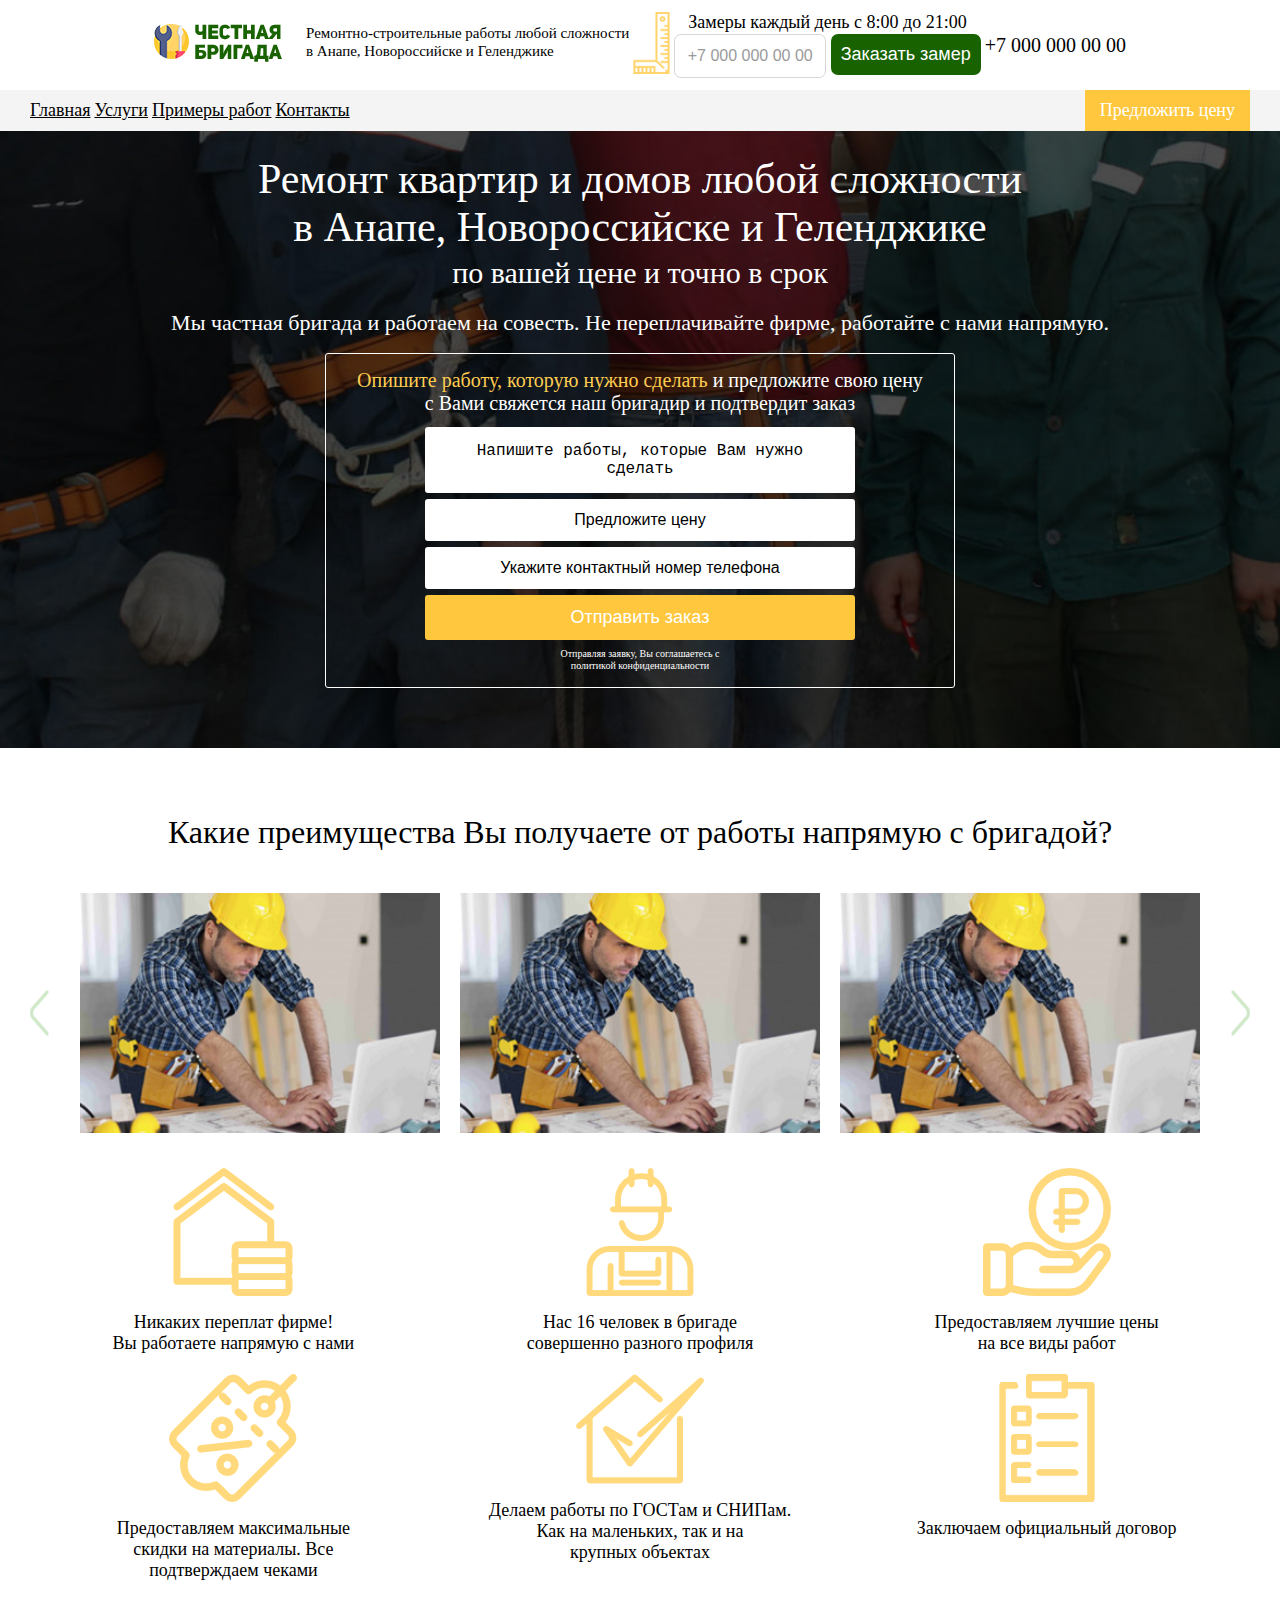
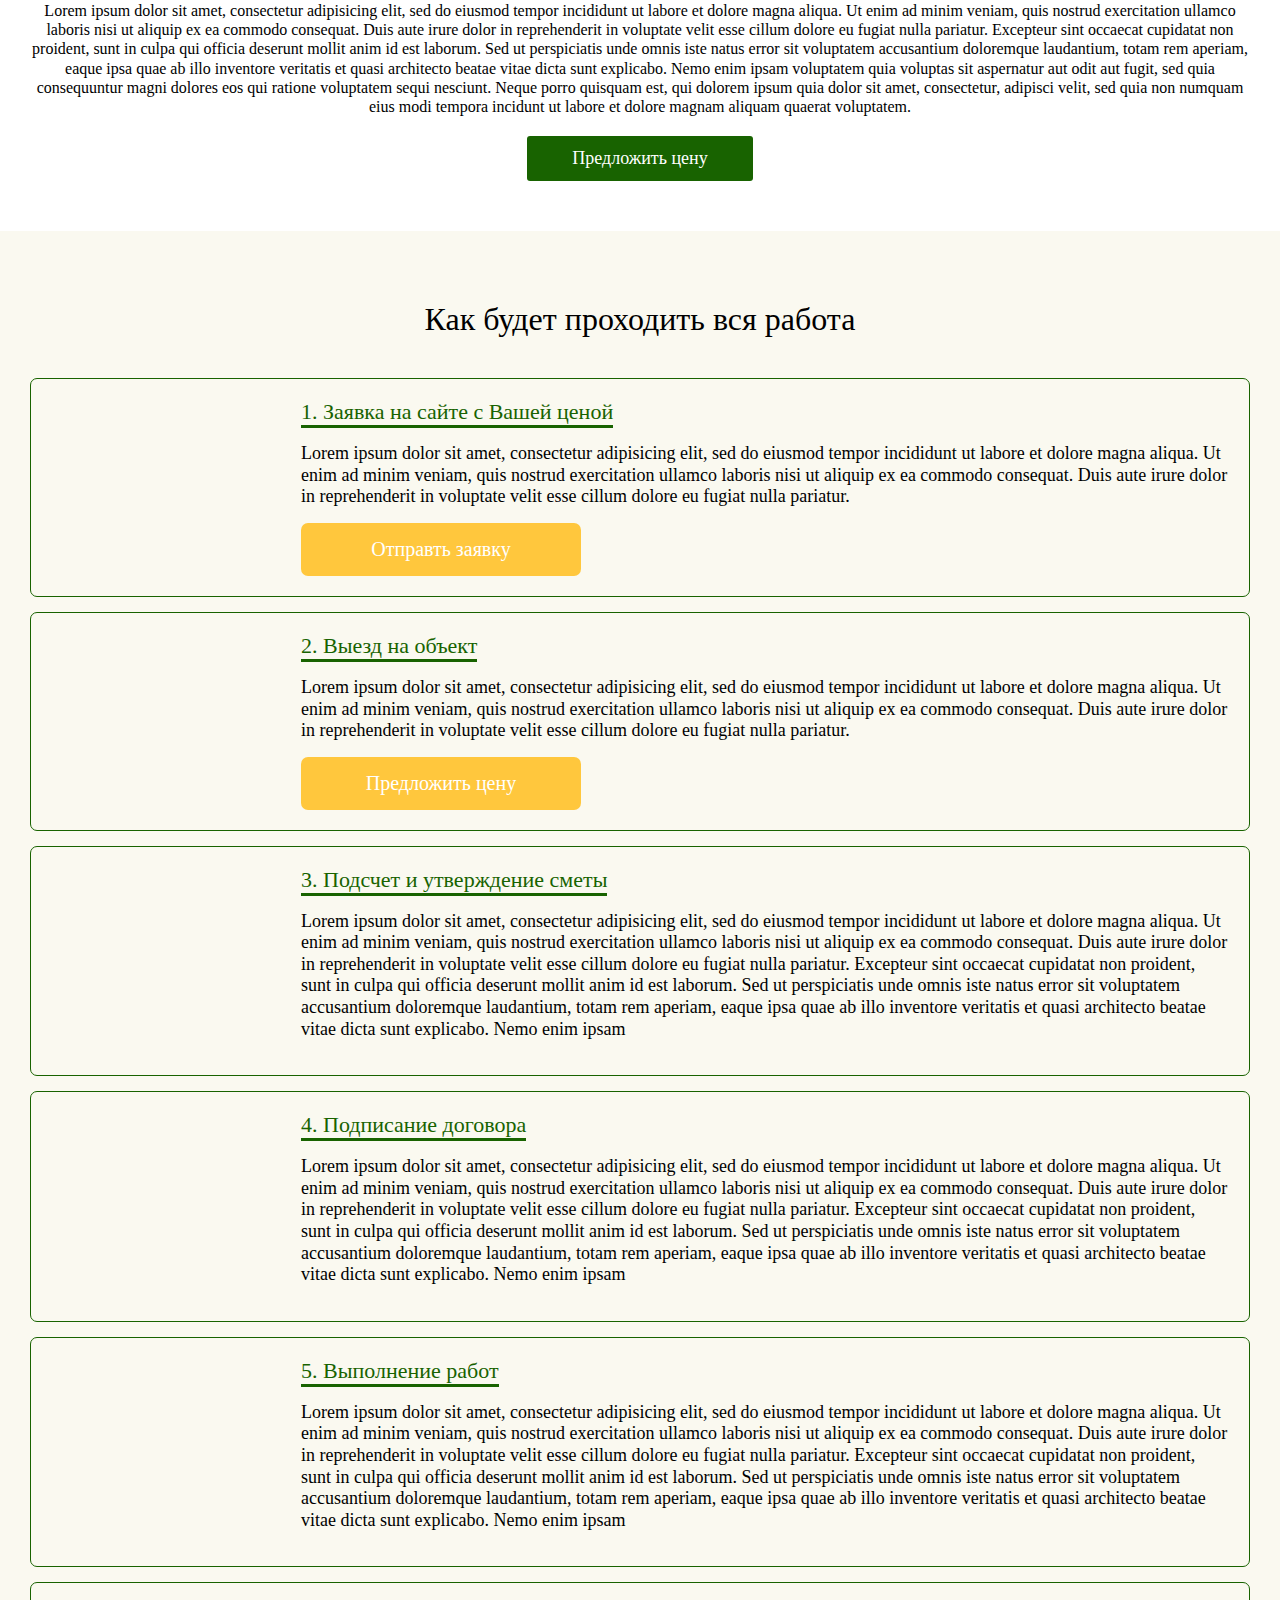
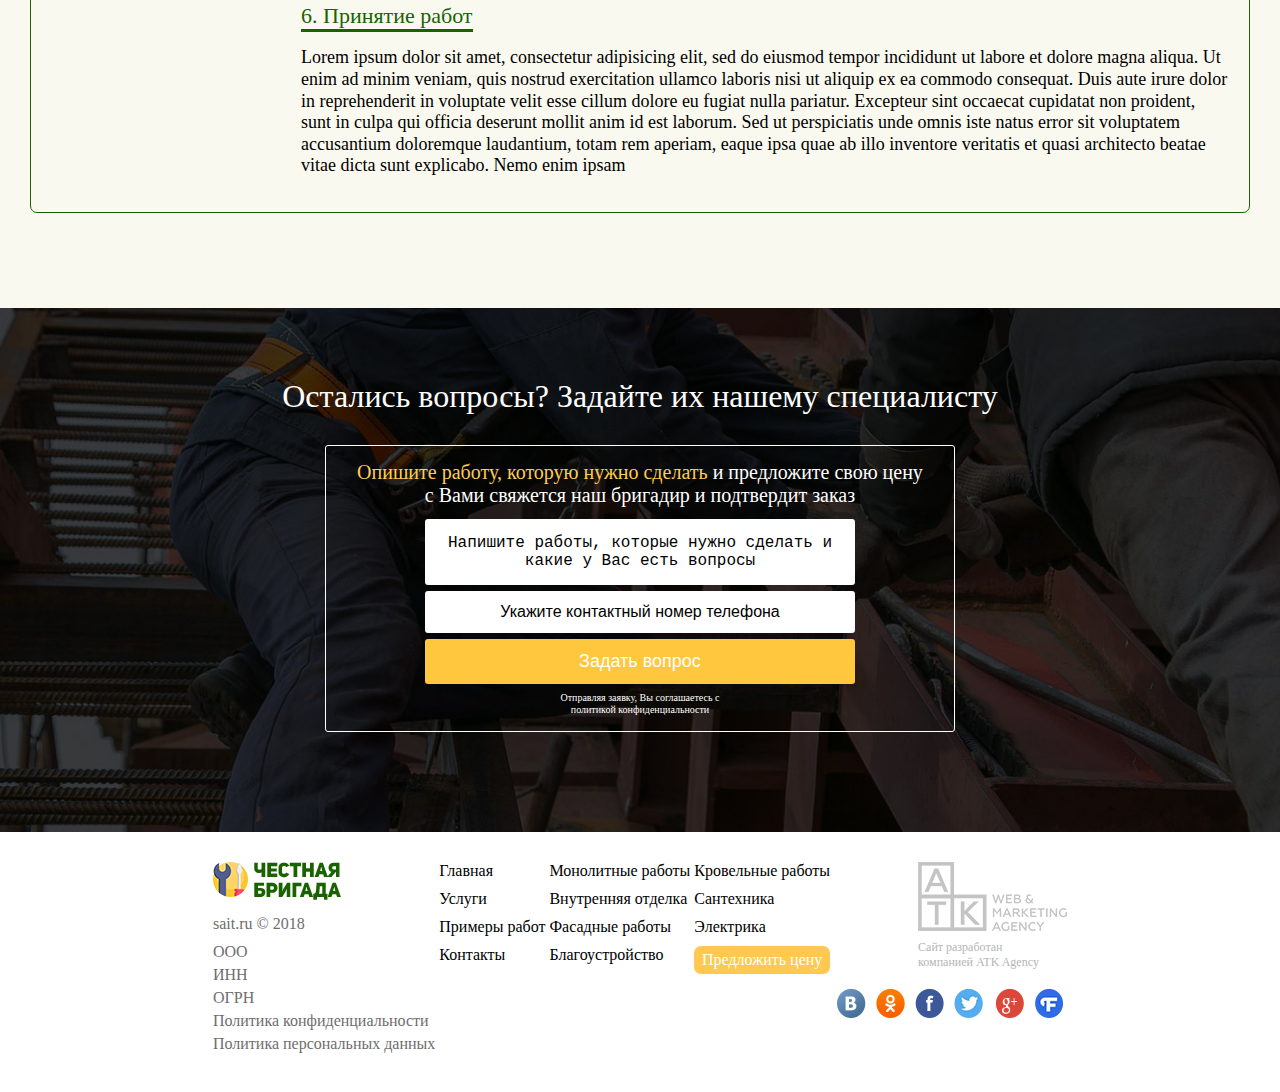
==== index.html @ 3b7498de "sdfgh" ====
<!DOCTYPE html>
<html>
<head>
	<title></title>
	<meta name="keywords" content=''>
	<meta name="description" content=''>

	<meta name="format-detection" content="telephone=no">

	<meta http-equiv="Content-Type" content="text/html; charset=utf-8">
	<meta name="viewport" content="width=device-width,minimum-scale=1,maximum-scale=1">
	<link rel="stylesheet" href="css/reset.css" type="text/css">
	<link rel="stylesheet" href="css/jquery.fancybox.css" type="text/css">
	<link rel="stylesheet" href="css/KitAnimate.css" type="text/css">
	<link rel="stylesheet" href="css/slick.css" type="text/css">
	<link rel="stylesheet" href="css/layout.css" type="text/css">
	<link rel="stylesheet" href="css/index.css" type="text/css">


	<script type="text/javascript" src="js/jquery-2.1.1.min.js"></script>
	<script type="text/javascript" src="js/jquery.fancybox.js"></script>
	<script type="text/javascript" src="js/slick.js"></script>
	<script type="text/javascript" src="js/jquery.maskedinput.min.js"></script>
	<script type="text/javascript" src="js/jquery.validate.min.js"></script>
	<script type="text/javascript" src="js/KitAnimate.js"></script>
	<script type="text/javascript" src="js/KitSend.js"></script>
	<script type="text/javascript" src="js/main.js"></script>
	<script type="text/javascript" src="js/index.js"></script>

</head>
<body>

	<div class="b header">
		<div class="b-block">
			<div class="header-logo">
				<a href="index.html"><img src="i/logo.png"></a>
				<div class="logo-text">Ремонтно-строительные работы любой сложности<br>в Анапе, Новороссийске и Геленджике</div>
			</div>
			<div class="header-contacts">
				<div class="header-image"><img src="i/linear.png"></div>
				<div class="header-contacts-text">
					<p>Замеры каждый день с 8:00 до 21:00</p>
					<form>
						<input type="tel" placeholder="+7 000 000 00 00">
						<button type="submit">Заказать замер</button>
					</form>
				</div>
			</div>
			<div class="header-phone">
				<a href="tel: +70000000000">+7 000 000 00 00</a>
			</div>
		</div>
	</div>

	<div class="b header-nav">
		<div class="b-block clearfix">
			<a href="#" class="nav-btn right">Предложить цену</a>
			<ul>
				<li><a href="#">Главная</a></li>
				<li><a href="#">Услуги</a></li>
				<li><a href="#">Примеры работ</a></li>
				<li><a href="#">Контакты</a></li>
			</ul>
		</div>
	</div>

	<div class="b b-1">
		<div class="b-block">
			<h1 class="main-caption">Ремонт квартир и домов любой сложности<br>в Анапе, Новороссийске и Геленджике</h1>
			<div class="caption-text">по вашей цене и точно в срок</div>
			<p>Мы частная бригада и работаем на совесть. Не переплачивайте фирме, работайте с нами напрямую.</p>
			<div class="b-1-submit">
				<div class="submit-caption"><span>Опишите работу, которую нужно сделать</span> и предложите свою цену с Вами свяжется наш бригадир и подтвердит заказ</div>
				<form>
					<textarea placeholder="Напишите работы, которые Вам нужно сделать"></textarea>
					<input type="text" placeholder="Предложите цену">
					<input type="tel" placeholder="Укажите контактный номер телефона">
					<button type="submit">Отправить заказ</button>
					<div class="button-text">Отправляя заявку, Вы соглашаетесь с<br><a href="#" target="_blank">политикой конфиденциальности</a></div>
				</form>
			</div>
		</div>
	</div>

	<div class="b b-2">
		<div class="b-block">
			<h2 class="second-caption">Какие преимущества Вы получаете от работы напрямую с бригадой?</h2>
			<div class="b-2-slider">
				<div class="b-2-slide">
					<a href="i/b-2-slide-img.jpg" class="fancybox"><img src="i/b-2-slide-img.jpg"></a>
				</div>
				<div class="b-2-slide">
					<a href="i/b-2-slide-img.jpg" class="fancybox"><img src="i/b-2-slide-img.jpg"></a>
				</div>
				<div class="b-2-slide">
					<a href="i/b-2-slide-img.jpg" class="fancybox"><img src="i/b-2-slide-img.jpg"></a>
				</div>
				<div class="b-2-slide">
					<a href="i/b-2-slide-img.jpg" class="fancybox"><img src="i/b-2-slide-img.jpg"></a>
				</div>
			</div>
			<ul class="b-2-list">
				<li>
					<img src="i/list-img-1-1.png">
					<p>Никаких переплат фирме!<br>Вы работаете напрямую с нами</p>
				</li>
				<li>
					<img src="i/list-img-1-2.png">
					<p>Нас 16 человек в бригаде<br>совершенно разного профиля</p>
				</li>
				<li>
					<img src="i/list-img-1-3.png">
					<p>Предоставляем лучшие цены<br>на все виды работ</p>
				</li>
				<li>
					<img src="i/list-img-1-4.png">
					<p>Предоставляем максимальные<br>скидки на материалы. Все<br>подтверждаем чеками</p>
				</li>
				<li>
					<img src="i/list-img-1-5.png">
					<p>Делаем работы по ГОСТам и СНИПам.<br>Как на маленьких, так и на<br>крупных объектах</p>
				</li>
				<li>
					<img src="i/list-img-1-6.png">
					<p>Заключаем официальный договор</p>
				</li>
			</ul>
			<div class="b-2-text">Lorem ipsum dolor sit amet, consectetur adipisicing elit, sed do eiusmod tempor incididunt ut labore et dolore magna aliqua. Ut enim ad minim veniam, quis nostrud exercitation ullamco laboris nisi ut aliquip ex ea commodo consequat. Duis aute irure dolor in reprehenderit in voluptate velit esse cillum dolore eu fugiat nulla pariatur. Excepteur sint occaecat cupidatat non proident, sunt in culpa qui officia deserunt mollit anim id est laborum. Sed ut perspiciatis unde omnis iste natus error sit voluptatem accusantium doloremque laudantium, totam rem aperiam, eaque ipsa quae ab illo inventore veritatis et quasi architecto beatae vitae dicta sunt explicabo. Nemo enim ipsam voluptatem quia voluptas sit aspernatur aut odit aut fugit, sed quia consequuntur magni dolores eos qui ratione voluptatem sequi nesciunt. Neque porro quisquam est, qui dolorem ipsum quia dolor sit amet, consectetur, adipisci velit, sed quia non numquam eius modi tempora incidunt ut labore et dolore magnam aliquam quaerat voluptatem.</div>
			<a href="#" class="b-2-btn">Предложить цену</a>
		</div>
	</div>

	<div class="b b-3">
		<div class="b-block">
			<h2 class="second-caption">Как будет проходить вся работа</h2>
			<ul class="b-3-list">
				<li class="list-item-1">
					<div class="li-caption">1. Заявка на сайте с Вашей ценой</div>
					<p>Lorem ipsum dolor sit amet, consectetur adipisicing elit, sed do eiusmod tempor incididunt ut labore et dolore magna aliqua. Ut enim ad minim veniam, quis nostrud exercitation ullamco laboris nisi ut aliquip ex ea commodo consequat. Duis aute irure dolor in reprehenderit in voluptate velit esse cillum dolore eu fugiat nulla pariatur.</p>
					<a href="#">Отправть заявку</a>
				</li>
				<li class="list-item-2">
					<div class="li-caption">2. Выезд на объект</div>
					<p>Lorem ipsum dolor sit amet, consectetur adipisicing elit, sed do eiusmod tempor incididunt ut labore et dolore magna aliqua. Ut enim ad minim veniam, quis nostrud exercitation ullamco laboris nisi ut aliquip ex ea commodo consequat. Duis aute irure dolor in reprehenderit in voluptate velit esse cillum dolore eu fugiat nulla pariatur.</p>
					<a href="#">Предложить цену</a>
				</li>
				<li class="list-item-3">
					<div class="li-caption">3. Подсчет и утверждение сметы</div>
					<p>Lorem ipsum dolor sit amet, consectetur adipisicing elit, sed do eiusmod tempor incididunt ut labore et dolore magna aliqua. Ut enim ad minim veniam, quis nostrud exercitation ullamco laboris nisi ut aliquip ex ea commodo consequat. Duis aute irure dolor in reprehenderit in voluptate velit esse cillum dolore eu fugiat nulla pariatur. Excepteur sint occaecat cupidatat non proident, sunt in culpa qui officia deserunt mollit anim id est laborum. Sed ut perspiciatis unde omnis iste natus error sit voluptatem accusantium doloremque laudantium, totam rem aperiam, eaque ipsa quae ab illo inventore veritatis et quasi architecto beatae vitae dicta sunt explicabo. Nemo enim ipsam</p>
				</li>
				<li class="list-item-4">
					<div class="li-caption">4. Подписание договора</div>
					<p>Lorem ipsum dolor sit amet, consectetur adipisicing elit, sed do eiusmod tempor incididunt ut labore et dolore magna aliqua. Ut enim ad minim veniam, quis nostrud exercitation ullamco laboris nisi ut aliquip ex ea commodo consequat. Duis aute irure dolor in reprehenderit in voluptate velit esse cillum dolore eu fugiat nulla pariatur. Excepteur sint occaecat cupidatat non proident, sunt in culpa qui officia deserunt mollit anim id est laborum. Sed ut perspiciatis unde omnis iste natus error sit voluptatem accusantium doloremque laudantium, totam rem aperiam, eaque ipsa quae ab illo inventore veritatis et quasi architecto beatae vitae dicta sunt explicabo. Nemo enim ipsam</p>
				</li>
				<li class="list-item-5">
					<div class="li-caption">5. Выполнение работ</div>
					<p>Lorem ipsum dolor sit amet, consectetur adipisicing elit, sed do eiusmod tempor incididunt ut labore et dolore magna aliqua. Ut enim ad minim veniam, quis nostrud exercitation ullamco laboris nisi ut aliquip ex ea commodo consequat. Duis aute irure dolor in reprehenderit in voluptate velit esse cillum dolore eu fugiat nulla pariatur. Excepteur sint occaecat cupidatat non proident, sunt in culpa qui officia deserunt mollit anim id est laborum. Sed ut perspiciatis unde omnis iste natus error sit voluptatem accusantium doloremque laudantium, totam rem aperiam, eaque ipsa quae ab illo inventore veritatis et quasi architecto beatae vitae dicta sunt explicabo. Nemo enim ipsam</p>
				</li>
				<li class="list-item-6">
					<div class="li-caption">6. Принятие работ</div>
					<p>Lorem ipsum dolor sit amet, consectetur adipisicing elit, sed do eiusmod tempor incididunt ut labore et dolore magna aliqua. Ut enim ad minim veniam, quis nostrud exercitation ullamco laboris nisi ut aliquip ex ea commodo consequat. Duis aute irure dolor in reprehenderit in voluptate velit esse cillum dolore eu fugiat nulla pariatur. Excepteur sint occaecat cupidatat non proident, sunt in culpa qui officia deserunt mollit anim id est laborum. Sed ut perspiciatis unde omnis iste natus error sit voluptatem accusantium doloremque laudantium, totam rem aperiam, eaque ipsa quae ab illo inventore veritatis et quasi architecto beatae vitae dicta sunt explicabo. Nemo enim ipsam</p>
				</li>
			</ul>
		</div>
	</div>

	<div class="b b-4">
		<div class="b-block">
			<h2 class="second-caption">Остались вопросы? Задайте их нашему специалисту</h2>
			<div class="b-4-submit">
				<div class="submit-caption"><span>Опишите работу, которую нужно сделать</span> и предложите свою цену<br>с Вами свяжется наш бригадир и подтвердит заказ</div>
				<form>
					<textarea placeholder="Напишите работы, которые нужно сделать и какие у Вас есть вопросы"></textarea>
					<input type="tel" placeholder="Укажите контактный номер телефона">
					<button type="submit">Задать вопрос</button>
					<div class="button-text">Отправляя заявку, Вы соглашаетесь с<br><a href="#" target="_blank">политикой конфиденциальности</a></div>
				</form>
			</div>
		</div>
	</div>

	<div class="b footer">
		<div class="b-block">
			<div class="footer-logo">
				<a href="#" class="logo-a"><img src="i/logo.png"></a>
				<div class="logo-text">sait.ru © 2018</div>
				<ul>
					<li>ООО</li>
					<li>ИНН</li>
					<li>ОГРН</li>
					<li><a href="#">Политика конфиденциальности</a></li>
					<li><a href="#">Политика персональных данных</a></li>
				</ul>
			</div>
			<ul class="footer-nav-list">
				<li><a href="#">Главная</a></li>
				<li><a href="#">Услуги</a></li>
				<li><a href="#">Примеры работ</a></li>
				<li><a href="#">Контакты</a></li>
			</ul>
			<ul class="footer-list-1">
				<li><a href="#">Монолитные работы</a></li>
				<li><a href="#">Внутренняя отделка</a></li>
				<li><a href="#">Фасадные работы</a></li>
				<li><a href="#">Благоустройство</a></li>
			</ul>
			<ul class="footer-list-2">
				<li><a href="#">Кровельные работы</a></li>
				<li><a href="#">Сантехника</a></li>
				<li><a href="#">Электрика</a></li>
				<li><a href="#" class="list-a">Предложить цену</a></li>
			</ul>
			<div class="footer-atk-logo">
				<a href="#" class="atk-logo-a">
					<img src="i/logo-atk.png">
					<p>Сайт разработан<br>компанией ATK Agency</p>
				</a>
				<ul class="social-list">
					<li><a href="#"><img src="i/vk.png"></a></li>
					<li><a href="#"><img src="i/ok.png"></a></li>
					<li><a href="#"><img src="i/fb.png"></a></li>
					<li><a href="#"><img src="i/tw.png"></a></li>
					<li><a href="#"><img src="i/g+.png"></a></li>
					<li><a href="#"><img src="i/fl.png"></a></li>
				</ul>
			</div>
		</div>
	</div>

	<div style="display:none;">
	</div>
</body>
</html>
---- css/KitAnimate.css ----
.fadeRight,
.fadeLeft,
.fadeIn,
.fadeDown{
	-webkit-transition: all 800ms ease-out;
	   -moz-transition: all 800ms ease-out;
	    -ms-transition: all 800ms ease-out;
	   	 -o-transition: all 800ms ease-out;
			transition: all 800ms ease-out;
}

.fadeRight{
	-webkit-transform: translateX(100px);
	   -moz-transform: translateX(100px);
    	-ms-transform: translateX(100px);
    	 -o-transform: translateX(100px); 
    		transform: translateX(100px);
   	opacity: 0;
}
	.fadeRight-show{
		-webkit-transform: translateX(0px);
		   -moz-transform: translateX(0px);
	    	-ms-transform: translateX(0px);
	    	 -o-transform: translateX(0px); 
	    		transform: translateX(0px);
	    opacity: 1;
	}
.fadeLeft{
	-webkit-transform: translateX(-100px);
	   -moz-transform: translateX(-100px);
    	-ms-transform: translateX(-100px);
    	 -o-transform: translateX(-100px); 
    		transform: translateX(-100px);
   	opacity: 0;
}
	.fadeLeft-show{
		-webkit-transform: translateX(0px);
		   -moz-transform: translateX(0px);
	    	-ms-transform: translateX(0px);
	    	 -o-transform: translateX(0px); 
	    		transform: translateX(0px);
	    opacity: 1;
	}
.fadeDown{
	-webkit-transform: translateY(50px);
	   -moz-transform: translateY(50px);
    	-ms-transform: translateY(50px);
    	 -o-transform: translateY(50px); 
    		transform: translateY(50px);
   	opacity: 0;
}
	.fadeDown-show{
		-webkit-transform: translateY(0px);
		   -moz-transform: translateY(0px);
	    	-ms-transform: translateY(0px);
	    	 -o-transform: translateY(0px); 
	    		transform: translateY(0px);
	    opacity: 1;
	}	
.fadeIn{
   	opacity: 0;
}
	.fadeIn-show{
	    opacity: 1;
	}
.scale{
	-webkit-transition: all 1800ms ease-out;
	   -moz-transition: all 1800ms ease-out;
	    -ms-transition: all 1800ms ease-out;
	   	 -o-transition: all 1800ms ease-out;
			transition: all 1800ms ease-out;
	-webkit-transform: scale(0);
	   -moz-transform: scale(0);
    	-ms-transform: scale(0);
    	 -o-transform: scale(0); 
    		transform: scale(0);
    opacity: 0;
}
	.scale-show{
		-webkit-transform: scale(1);
		   -moz-transform: scale(1);
	    	-ms-transform: scale(1);
	    	 -o-transform: scale(1); 
	    		transform: scale(1);
	    opacity: 1;
	}


/*Кастомные анимации*/
.procAnim-1 .b-proc-high,
.procAnim-2 .b-proc-high,
.procAnim-3 .b-proc-high{
	-webkit-transition: all 1000ms linear;
	   -moz-transition: all 1000ms linear;
	    -ms-transition: all 1000ms linear;
	   	 -o-transition: all 1000ms linear;
			transition: all 1000ms linear;
}
.procAnim-1 .b-proc-high{
	height: 0px;
}
	.procAnim-1-show .b-proc-high{
		height: 80px;
	}
.procAnim-2 .b-proc-high{
	height: 0px;
}
	.procAnim-2-show .b-proc-high{
		height: 120px;
	}
.procAnim-3 .b-proc-high{
	height: 0px;
}
	.procAnim-3-show .b-proc-high{
		height: 210px;
	}
---- css/layout.css ----
@charset "utf-8";

html,
body {
	position: relative;
}
body {
	min-width: 300px;
	text-align: center;
	overflow-x: hidden;
	-webkit-text-size-adjust: none;
}
a {
	text-decoration: none;
}
li {
	list-style: none;
}
h1,h2,h3,h4,h5,h6 {
	font-weight: normal;
}
label.error {
	display: none !important;
}
input.error,textarea.error {
	border: 1px solid #F00 !important;
	box-shadow: 0 0px 0px 1px #F00;
}
.fancybox-inner {
	overflow: visible !important;
}
.b {
	position: relative;
}
.b-block{
	position: relative;
	max-width: 1230px;
	margin: 0px auto;
	padding: 0 30px;
}
input::-webkit-input-placeholder {
	color: #434343;
}
input:-moz-placeholder {
	color: #434343;
}
.b-icon{
	position: relative;
}
button:hover {
	cursor: pointer;
}

.main-caption {
	display: block;
	font-size: 42px;
}
.second-caption {
	display: block;
	font-size: 32px;
}



.header {
	background-color: #ffffff;
	width: 100%;
}
.header .b-block {
	padding-top: 12px;
	padding-bottom: 12px;
}
.header-logo {
	display: inline-block;
	vertical-align: middle;
}
.header-logo a {
	display: inline-block;
	vertical-align: top;
	margin-right: 20px;
}
.header-logo .logo-text {
	display: inline-block;
	vertical-align: top;
	font-size: 15px;
	color: #000000;
	line-height: 1.2;
	text-align: left;
}
.header-contacts {
	display: inline-block;
	vertical-align: middle;
}
.header-image {
	display: inline-block;
	vertical-align: top;
}
.header-contacts-text {
	display: inline-block;
	vertical-align: top;
	font-size: 18px;
	color: #000000;
	line-height: 1.2;
}
.header-contacts-text input {
	display: inline-block;
	vertical-align: top;
	border: 1px solid rgb(215, 215, 215);
	border-radius: 7px;
	text-align: center;
	width: 150px;
	padding: 12px 0;
	font-size: 16px;
	color: #000000;
}
.header-contacts-text input::-webkit-input-placeholder {color: rgb(154, 154, 154);}
.header-contacts-text input::-moz-placeholder          {color: rgb(154, 154, 154);}/* Firefox 19+ */
.header-contacts-text input:-moz-placeholder           {color: rgb(154, 154, 154);}/* Firefox 18- */
.header-contacts-text input:-ms-input-placeholder      {color: rgb(154, 154, 154);}
.header-contacts-text input:focus::-webkit-input-placeholder {color:transparent;}
.header-contacts-text input:focus::-moz-placeholder          {color:transparent;}/* Firefox 19+ */
.header-contacts-text input:focus:-moz-placeholder           {color:transparent;}/* Firefox 18- */
.header-contacts-text input:focus:-ms-input-placeholder      {color:transparent;}
.header-contacts-text button {
	display: inline-block;
	vertical-align: top;
	font-size: 18px;
	color: #ffffff;
	width: 150px;
	background-color: rgb(24, 99, 0);
	border-radius: 7px;
	border: 0;
	padding: 10px 0;
}
.header-phone {
	display: inline-block;
	vertical-align: middle;
	font-size: 20px;
}
.header-phone a {
	display: block;
	color: #000000;
}

.header-nav {
	position: absolute;
	z-index: 100;
	background-color: rgb(244, 244, 244);
	width: 100%;
	top: 90px;
	left: 0;
	text-align: left;
}
.header-nav ul li {
	display: inline-block;
	vertical-align: middle;
}
.header-nav ul li a {
	display: block;
	font-size: 18px;
	color: #000000;
	text-decoration: underline;
	padding: 10px 0;
}
.header-nav ul li a:hover {
	text-decoration: none;
}
.header-nav .nav-btn {
	display: block;
	padding: 10px 15px;
	color: #ffffff;
	font-size: 18px;
	background-color: rgb(255, 199, 61);
}

.footer .b-block {
	padding-top: 30px;
	padding-bottom: 30px;
}
.footer-logo {
	display: inline-block;
	vertical-align: top;
}
.footer-logo .logo-a {
	display: block;
	margin-bottom: 15px;
}
.footer-logo .logo-a img {
	display: block;
}
.footer-logo .logo-text {
	text-align: left;
	margin-bottom: 10px;
	font-size: 16px;
	color: rgb(110, 110, 110);
}
.footer-logo ul li {
	display: block;
	text-align: left;
	margin-bottom: 5px;
	font-size: 16px;
	color: rgb(110, 110, 110);
}
.footer-logo ul li a {
	color: rgb(110, 110, 110);
}
.footer-logo ul li a:hover {
	text-decoration: underline;
}
.footer-nav-list {
	display: inline-block;
	vertical-align: top;
	text-align: left;
}
.footer-nav-list li {
	display: block;
	margin-bottom: 10px;
}
.footer-nav-list li a {
	font-size: 16px;
	color: #000000;
}
.footer-nav-list li a:hover {
	text-decoration: underline;
}
.footer-list-1 {
	display: inline-block;
	vertical-align: top;
	text-align: left;
}
.footer-list-1 li {
	display: block;
	margin-bottom: 10px;
}
.footer-list-1 li a {
	font-size: 16px;
	color: #000000;
}
.footer-list-1 li a:hover {
	text-decoration: underline;
}
.footer-list-2 {
	display: inline-block;
	vertical-align: top;
	text-align: left;
}
.footer-list-2 li {
	display: block;
	margin-bottom: 10px;
}
.footer-list-2 li a {
	font-size: 16px;
	color: #000000;
}
.footer-list-2 li a:hover {
	text-decoration: underline;
}
.footer-list-2 li .list-a {
	display: block;
	background-color: rgb(255, 200, 80);
	color: #ffffff;
	padding: 5px;
	text-align: center;
	border-radius: 7px;
}
.footer-list-2 li .list-a:hover {
	text-decoration: none;
}
.footer-atk-logo {
	display: inline-block;
	vertical-align: top;
	text-align: right;
}
.footer-atk-logo .atk-logo-a {
	display: inline-block;
	vertical-align: top;
	margin-bottom: 18px;
}
.footer-atk-logo .atk-logo-a img {
	display: block;
	margin-bottom: 9px;
}
.footer-atk-logo .atk-logo-a p {
	display: block;
	text-align: left;
	font-size: 12px;
	color: rgb(181, 181, 181);
}
.footer-atk-logo .social-list li {
	display: inline-block;
	vertical-align: top;
	margin: 0 3px;
}








@media (-webkit-min-device-pixel-ratio: 1.5) {
}	
@media screen and (max-width: 1279px){
	.b-block {
		padding: 0 10px;
		max-width: 720px;
	}
	.header-logo {
		margin-bottom: 20px;
	}
	.header-nav {
		top: 152px;
	}
}
@media screen and (max-width: 767px){
	.header-logo, .header-contacts, .header-nav {
		display: none;
	}
	.footer-logo, .footer-nav-list, .footer-list-1, .footer-list-2, .footer-atk-logo {
		display: block;
		margin: 0 auto 20px;
		max-width: 250px;
		width: 100%;
	}
}
---- css/index.css ----
.b-1 {
	background-image: url("../i/b-1-back.jpg");
	background-size: cover;
	background-position: center;
	color: #ffffff;
}
.b-1 .b-block {
	padding-top: 65px;
	padding-bottom: 60px;
}
.caption-text {
	display: block;
	margin-top: 5px;
	margin-bottom: 20px;
	font-size: 30px;
}
.b-1 p {
	display: block;
	font-size: 22px;
	margin-bottom: 17px;
}
.b-1-submit {
	display: block;
	max-width: 630px;
	width: 100%;
	box-sizing: border-box;
	border: 1px solid #ffffff;
	border-radius: 3px;
	margin: 0 auto;
	padding: 15px 30px;
}
.b-1-submit .submit-caption {
	display: block;
	font-size: 20px;
	margin-bottom: 12px;
}
.b-1-submit .submit-caption span {
	color: rgb(255, 205, 81);
}
.b-1-submit form {
	display: block;
	max-width: 430px;
	margin: 0 auto;
}
.b-1-submit textarea {
	display: block;
	width: 100%;
	box-sizing: border-box;
	padding: 15px;
	text-align: center;
	border-radius: 3px;
	resize: none;
	font-size: 16px;
	color: #000000;
	overflow-y: auto;
	border: 0;
	margin-bottom: 6px;
}
.b-1-submit textarea::-webkit-input-placeholder {color: #000000;}
.b-1-submit textarea::-moz-placeholder          {color: #000000;}/* Firefox 19+ */
.b-1-submit textarea:-moz-placeholder           {color: #000000;}/* Firefox 18- */
.b-1-submit textarea:-ms-input-placeholder      {color: #000000;}
.b-1-submit textarea:focus::-webkit-input-placeholder {color:transparent;}
.b-1-submit textarea:focus::-moz-placeholder          {color:transparent;}/* Firefox 19+ */
.b-1-submit textarea:focus:-moz-placeholder           {color:transparent;}/* Firefox 18- */
.b-1-submit textarea:focus:-ms-input-placeholder      {color:transparent;}
.b-1-submit input {
	display: block;
	box-sizing: border-box;
	padding: 12px 50px;
	width: 100%;
	border-radius: 3px;
	margin-bottom: 6px;
	border: 0;
	text-align: center;
	font-size: 16px;
	color: #000000;
}
.b-1-submit input::-webkit-input-placeholder {color: #000000;}
.b-1-submit input::-moz-placeholder          {color: #000000;}/* Firefox 19+ */
.b-1-submit input:-moz-placeholder           {color: #000000;}/* Firefox 18- */
.b-1-submit input:-ms-input-placeholder      {color: #000000;}
.b-1-submit input:focus::-webkit-input-placeholder {color:transparent;}
.b-1-submit input:focus::-moz-placeholder          {color:transparent;}/* Firefox 19+ */
.b-1-submit input:focus:-moz-placeholder           {color:transparent;}/* Firefox 18- */
.b-1-submit input:focus:-ms-input-placeholder      {color:transparent;}
.b-1-submit button {
	display: block;
	padding: 12px 0;
	width: 100%;
	border-radius: 3px;
	border: 0;
	font-size: 18px;
	color: #ffffff;
	background-color: rgb(255, 199, 61);
	margin-bottom: 8px;
}
.b-1-submit .button-text {
	font-size: 10px;
	line-height: 1.2;
}
.b-1-submit .button-text a {
	color: #ffffff;
}
.b-1-submit .button-text a:hover {
	text-decoration: underline;
}

.b-2 .b-block {
	padding-top: 66px;
	padding-bottom: 50px;
}
.b-2-slider {
	margin-top: 42px;
	margin-bottom: 35px;
	padding: 0 40px;
	position: relative;
}
.b-2-slide {
	margin: 0 10px;
}
.b-2-slide a {
	display: block;
}
.b-2-slide img {
	display: block;
	width: 100%;
}
.b-2-slider .slick-arrow {
	border: 0;
	background-color: transparent;
	font-size: 0;
	position: absolute;
	width: 19px;
	height: 46px;
	top: calc(50% - 23px);
}
.b-2-slider .slick-prev {
	left: 0;
	background-image: url("../i/arr-prev.png");
}
.b-2-slider .slick-next {
	right: 0;
	background-image: url("../i/arr-next.png");
}
.b-2-list li {
	display: inline-block;
	vertical-align: top;
	width: 33%;
	margin-bottom: 20px;
}
.b-2-list li img {
	display: block;
	margin: 0 auto 16px;
}
.b-2-list li p {
	font-size: 18px;
	color: #000000;
}
.b-2-text {
	font-size: 16px;
	color: #000000;
	line-height: 1.2;
	margin-bottom: 20px;
}
.b-2-btn {
	display: inline-block;
	padding: 12px 45px;
	color: #ffffff;
	border-radius: 3px;
	background-color: rgb(24, 99, 0);
	font-size: 18px;
}

.b-3 {
	background-color: rgb(250, 249, 240);
}
.b-3 .b-block {
	padding-top: 70px;
	padding-bottom: 80px;
}
.b-3-list {
	margin-top: 40px;
}
.b-3-list li {
	display: block;
	width: 100%;
	margin-bottom: 15px;
	padding: 20px 20px 20px 270px;
	position: relative;
	text-align: left;
	border: 1px solid rgb(24, 99, 0);
	border-radius: 7px;
	box-sizing: border-box;
	-webkit-transition: all 0.5s;
	-moz-transition: all 0.5s;
	-ms-transition: all 0.5s;
	-o-transition: all 0.5s;
	transition: all 0.5s;
}
.b-3-list li:hover {
	background-color: rgb(236, 245, 233);
}
.b-3-list .li-caption {
	display: inline-block;
	font-size: 22px;
	color: rgb(24, 99, 0);
	border-bottom: 3px solid rgb(24, 99, 0);
	margin-bottom: 15px;
}
.b-3-list li p {
	display: block;
	font-size: 18px;
	line-height: 1.2;
	margin-bottom: 15px;
}
.b-3-list li a {
	display: inline-block;
	padding: 15px 0;
	color: #ffffff;
	background-color: rgb(255, 199, 61);
	border-radius: 7px;
	max-width: 280px;
	width: 100%;
	text-align: center;
	font-size: 20px;
}

.b-4 {
	background-image: url("../i/b-4-back.jpg");
	background-position: center;
	background-size: cover;
	color: #ffffff;
}
.b-4 .b-block {
	padding-top: 70px;
	padding-bottom: 100px;
}
.b-4-submit {
	display: block;
	max-width: 630px;
	width: 100%;
	box-sizing: border-box;
	border: 1px solid #ffffff;
	border-radius: 3px;
	margin: 30px auto 0;
	padding: 15px 30px;
}
.b-4-submit .submit-caption {
	display: block;
	font-size: 20px;
	margin-bottom: 12px;
}
.b-4-submit .submit-caption span {
	color: rgb(255, 205, 81);
}
.b-4-submit form {
	display: block;
	max-width: 430px;
	margin: 0 auto;
}
.b-4-submit textarea {
	display: block;
	width: 100%;
	box-sizing: border-box;
	padding: 15px;
	text-align: center;
	border-radius: 3px;
	resize: none;
	font-size: 16px;
	color: #000000;
	overflow-y: auto;
	border: 0;
	margin-bottom: 6px;
}
.b-4-submit textarea::-webkit-input-placeholder {color: #000000;}
.b-4-submit textarea::-moz-placeholder          {color: #000000;}/* Firefox 19+ */
.b-4-submit textarea:-moz-placeholder           {color: #000000;}/* Firefox 18- */
.b-4-submit textarea:-ms-input-placeholder      {color: #000000;}
.b-4-submit textarea:focus::-webkit-input-placeholder {color:transparent;}
.b-4-submit textarea:focus::-moz-placeholder          {color:transparent;}/* Firefox 19+ */
.b-4-submit textarea:focus:-moz-placeholder           {color:transparent;}/* Firefox 18- */
.b-4-submit textarea:focus:-ms-input-placeholder      {color:transparent;}
.b-4-submit input {
	display: block;
	box-sizing: border-box;
	padding: 12px 50px;
	width: 100%;
	border-radius: 3px;
	margin-bottom: 6px;
	border: 0;
	text-align: center;
	font-size: 16px;
	color: #000000;
}
.b-4-submit input::-webkit-input-placeholder {color: #000000;}
.b-4-submit input::-moz-placeholder          {color: #000000;}/* Firefox 19+ */
.b-4-submit input:-moz-placeholder           {color: #000000;}/* Firefox 18- */
.b-4-submit input:-ms-input-placeholder      {color: #000000;}
.b-4-submit input:focus::-webkit-input-placeholder {color:transparent;}
.b-4-submit input:focus::-moz-placeholder          {color:transparent;}/* Firefox 19+ */
.b-4-submit input:focus:-moz-placeholder           {color:transparent;}/* Firefox 18- */
.b-4-submit input:focus:-ms-input-placeholder      {color:transparent;}
.b-4-submit button {
	display: block;
	padding: 12px 0;
	width: 100%;
	border-radius: 3px;
	border: 0;
	font-size: 18px;
	color: #ffffff;
	background-color: rgb(255, 199, 61);
	margin-bottom: 8px;
}
.b-4-submit .button-text {
	font-size: 10px;
	line-height: 1.2;
}
.b-4-submit .button-text a {
	color: #ffffff;
}
.b-4-submit .button-text a:hover {
	text-decoration: underline;
}




@media screen and (max-width: 1279px) {
	.b-2-list li {
		width: 49%;
	}
}
@media screen and (max-width: 767px) {
	.b-2-list li {
		width: 100%;
	}
	.b-3-list li {
		padding: 20px;
	}
}
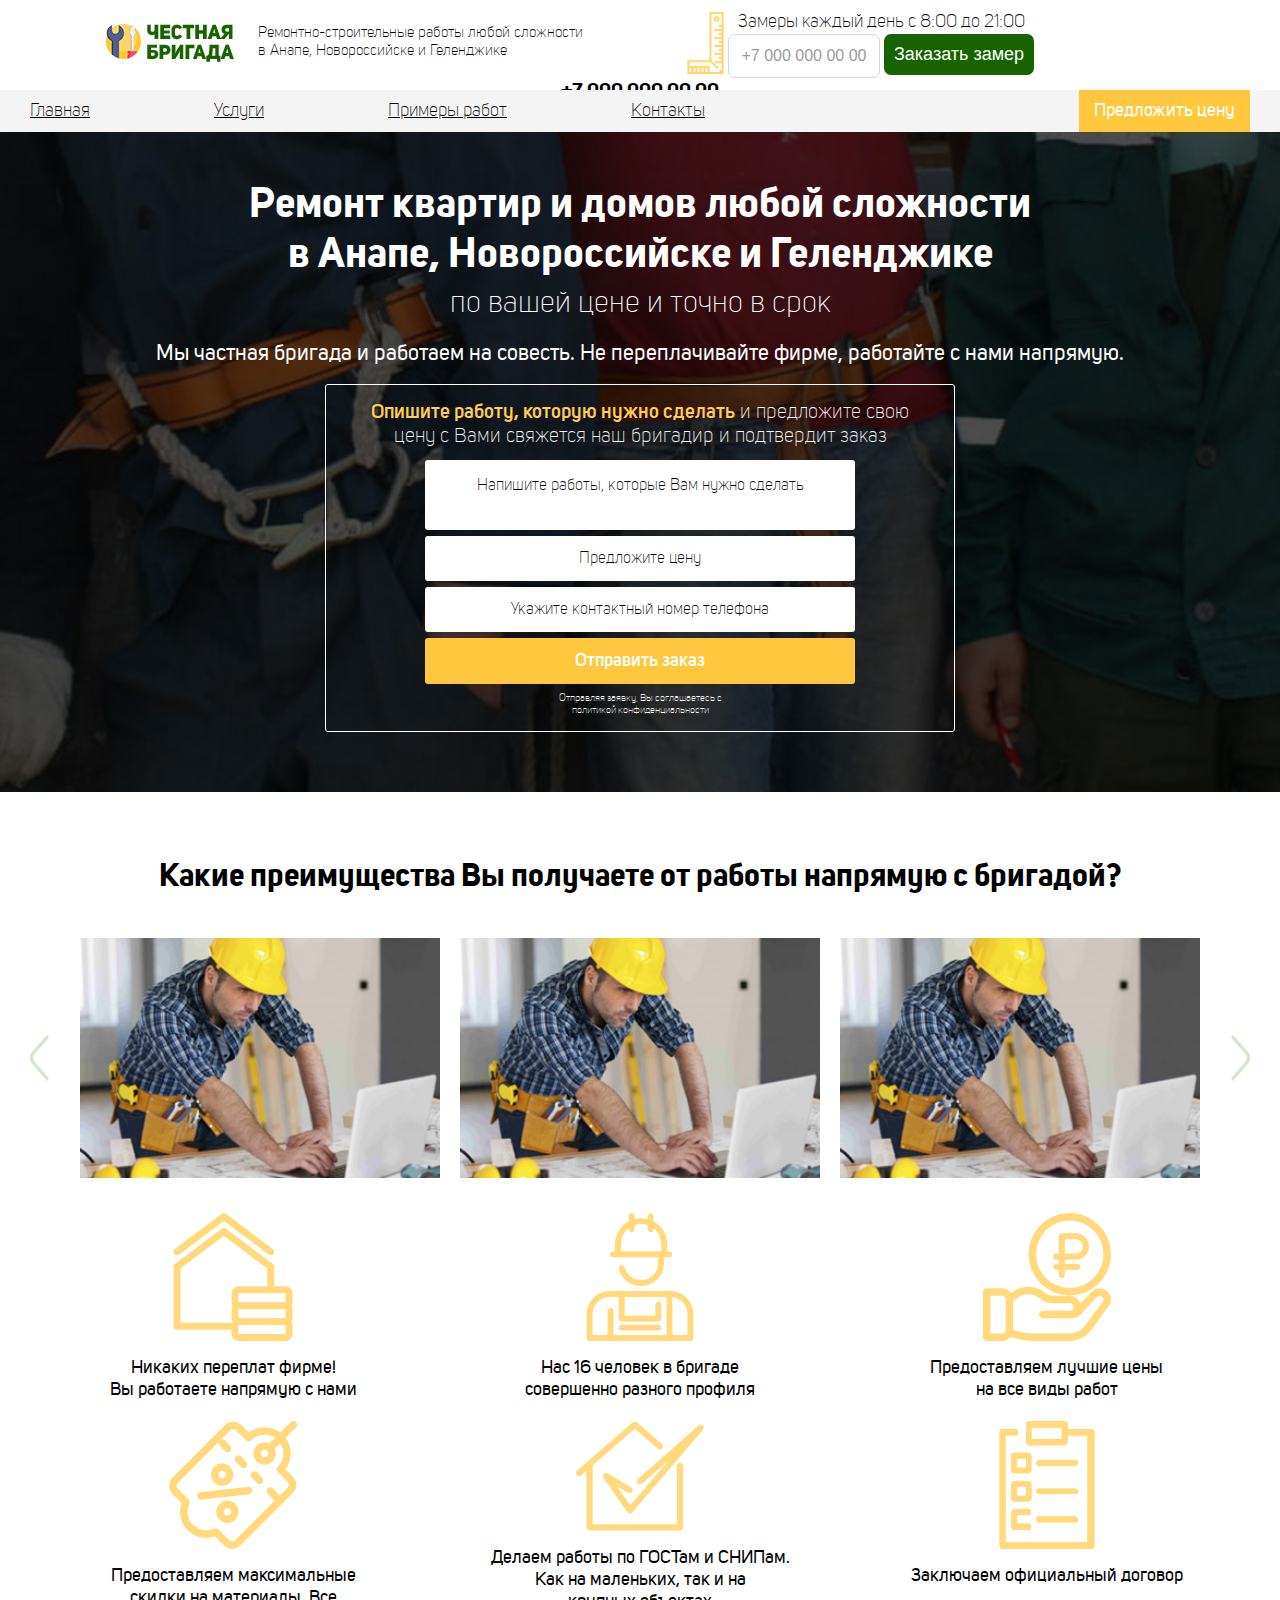
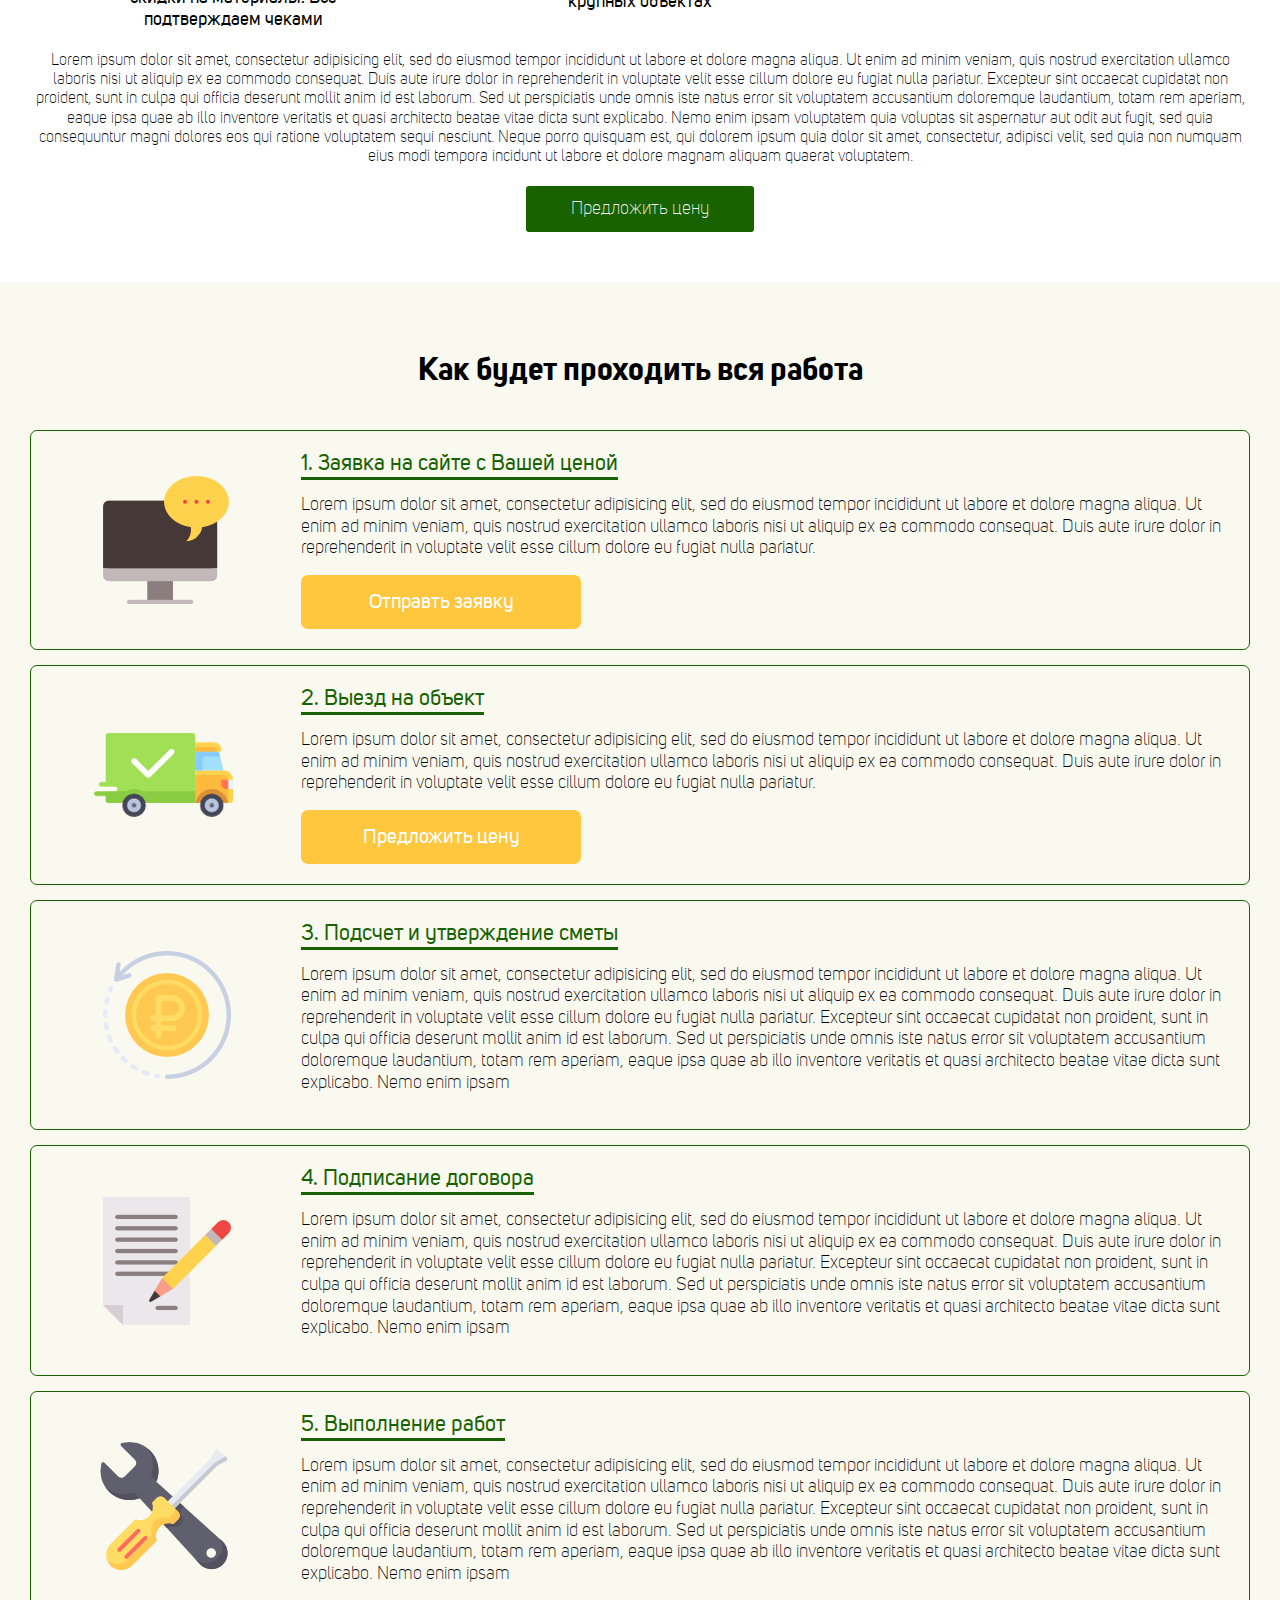
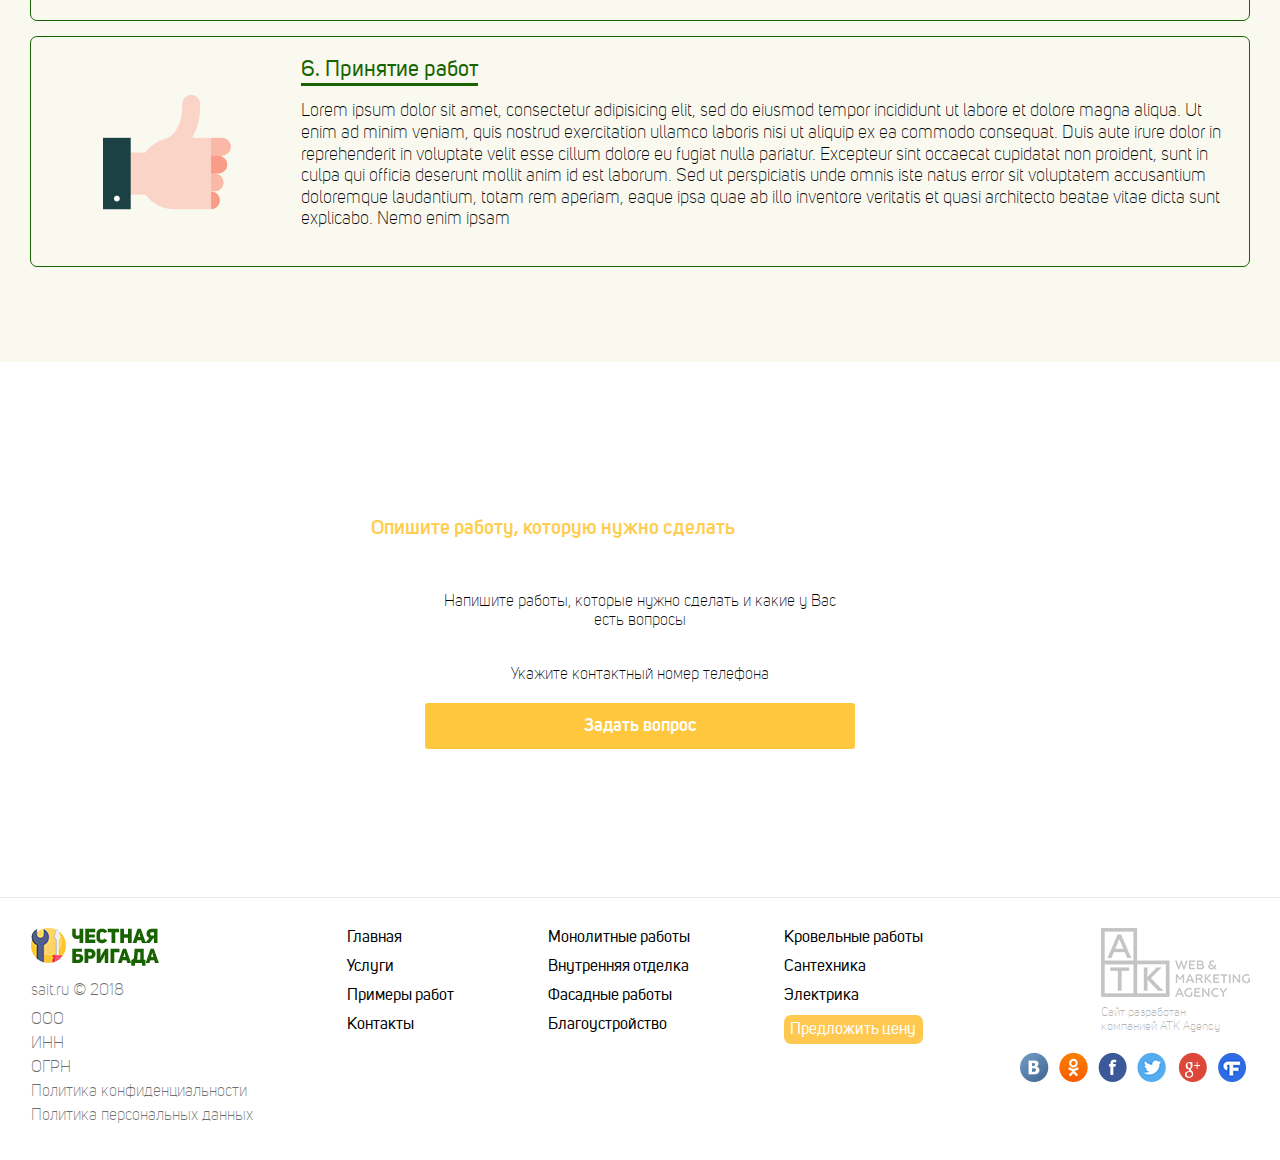
==== commit 30cfde51: "sdfghjk" ====
--- a/index.html
+++ b/index.html
@@ -54,12 +54,12 @@
 
 	<div class="b header-nav">
 		<div class="b-block clearfix">
-			<a href="#" class="nav-btn right">Предложить цену</a>
+			<a href="#" class="nav-btn right btn-anim">Предложить цену<span></span></a>
 			<ul>
-				<li><a href="#">Главная</a></li>
-				<li><a href="#">Услуги</a></li>
-				<li><a href="#">Примеры работ</a></li>
-				<li><a href="#">Контакты</a></li>
+				<li><a href="index.html">Главная</a></li>
+				<li><a href="service.html">Услуги</a></li>
+				<li><a href="gallery.html">Примеры работ</a></li>
+				<li><a href="contacts.html">Контакты</a></li>
 			</ul>
 		</div>
 	</div>
@@ -73,9 +73,9 @@
 				<div class="submit-caption"><span>Опишите работу, которую нужно сделать</span> и предложите свою цену с Вами свяжется наш бригадир и подтвердит заказ</div>
 				<form>
 					<textarea placeholder="Напишите работы, которые Вам нужно сделать"></textarea>
-					<input type="text" placeholder="Предложите цену">
+					<input type="tel" placeholder="Предложите цену">
 					<input type="tel" placeholder="Укажите контактный номер телефона">
-					<button type="submit">Отправить заказ</button>
+					<button type="submit" class="btn-anim">Отправить заказ<span></span></button>
 					<div class="button-text">Отправляя заявку, Вы соглашаетесь с<br><a href="#" target="_blank">политикой конфиденциальности</a></div>
 				</form>
 			</div>
@@ -126,7 +126,7 @@
 				</li>
 			</ul>
 			<div class="b-2-text">Lorem ipsum dolor sit amet, consectetur adipisicing elit, sed do eiusmod tempor incididunt ut labore et dolore magna aliqua. Ut enim ad minim veniam, quis nostrud exercitation ullamco laboris nisi ut aliquip ex ea commodo consequat. Duis aute irure dolor in reprehenderit in voluptate velit esse cillum dolore eu fugiat nulla pariatur. Excepteur sint occaecat cupidatat non proident, sunt in culpa qui officia deserunt mollit anim id est laborum. Sed ut perspiciatis unde omnis iste natus error sit voluptatem accusantium doloremque laudantium, totam rem aperiam, eaque ipsa quae ab illo inventore veritatis et quasi architecto beatae vitae dicta sunt explicabo. Nemo enim ipsam voluptatem quia voluptas sit aspernatur aut odit aut fugit, sed quia consequuntur magni dolores eos qui ratione voluptatem sequi nesciunt. Neque porro quisquam est, qui dolorem ipsum quia dolor sit amet, consectetur, adipisci velit, sed quia non numquam eius modi tempora incidunt ut labore et dolore magnam aliquam quaerat voluptatem.</div>
-			<a href="#" class="b-2-btn">Предложить цену</a>
+			<a href="#" class="b-2-btn btn-anim">Предложить цену<span></span></a>
 		</div>
 	</div>
 
@@ -168,11 +168,11 @@
 		<div class="b-block">
 			<h2 class="second-caption">Остались вопросы? Задайте их нашему специалисту</h2>
 			<div class="b-4-submit">
-				<div class="submit-caption"><span>Опишите работу, которую нужно сделать</span> и предложите свою цену<br>с Вами свяжется наш бригадир и подтвердит заказ</div>
+				<div class="submit-caption"><span>Опишите работу, которую нужно сделать</span> и предложите свою цену с Вами свяжется наш бригадир и подтвердит заказ</div>
 				<form>
 					<textarea placeholder="Напишите работы, которые нужно сделать и какие у Вас есть вопросы"></textarea>
 					<input type="tel" placeholder="Укажите контактный номер телефона">
-					<button type="submit">Задать вопрос</button>
+					<button type="submit" class="btn-anim">Задать вопрос<span></span></button>
 					<div class="button-text">Отправляя заявку, Вы соглашаетесь с<br><a href="#" target="_blank">политикой конфиденциальности</a></div>
 				</form>
 			</div>
@@ -182,7 +182,7 @@
 	<div class="b footer">
 		<div class="b-block">
 			<div class="footer-logo">
-				<a href="#" class="logo-a"><img src="i/logo.png"></a>
+				<a href="index.html" class="logo-a"><img src="i/logo.png"></a>
 				<div class="logo-text">sait.ru © 2018</div>
 				<ul>
 					<li>ООО</li>
@@ -193,22 +193,22 @@
 				</ul>
 			</div>
 			<ul class="footer-nav-list">
-				<li><a href="#">Главная</a></li>
-				<li><a href="#">Услуги</a></li>
-				<li><a href="#">Примеры работ</a></li>
-				<li><a href="#">Контакты</a></li>
+				<li><a href="index.html">Главная</a></li>
+				<li><a href="service.html">Услуги</a></li>
+				<li><a href="gallery.html">Примеры работ</a></li>
+				<li><a href="contacts.html">Контакты</a></li>
 			</ul>
 			<ul class="footer-list-1">
-				<li><a href="#">Монолитные работы</a></li>
-				<li><a href="#">Внутренняя отделка</a></li>
-				<li><a href="#">Фасадные работы</a></li>
-				<li><a href="#">Благоустройство</a></li>
+				<li><a href="service-more.html">Монолитные работы</a></li>
+				<li><a href="service-more.html">Внутренняя отделка</a></li>
+				<li><a href="service-more.html">Фасадные работы</a></li>
+				<li><a href="service-more.html">Благоустройство</a></li>
 			</ul>
 			<ul class="footer-list-2">
-				<li><a href="#">Кровельные работы</a></li>
-				<li><a href="#">Сантехника</a></li>
-				<li><a href="#">Электрика</a></li>
-				<li><a href="#" class="list-a">Предложить цену</a></li>
+				<li><a href="service-more.html">Кровельные работы</a></li>
+				<li><a href="service-more.html">Сантехника</a></li>
+				<li><a href="service-more.html">Электрика</a></li>
+				<li><a href="#" class="list-a btn-anim">Предложить цену<span></span></a></li>
 			</ul>
 			<div class="footer-atk-logo">
 				<a href="#" class="atk-logo-a">
--- a/css/layout.css
+++ b/css/layout.css
@@ -1,4 +1,78 @@
 @charset "utf-8";
+
+@font-face {
+    font-family: 'UniSans-Bold';
+    src: url('../fonts/uni_sans_bold-webfont.eot');
+    src: url('../fonts/uni_sans_bold-webfont.eot?#iefix') format('embedded-opentype'),
+         url('../fonts/uni_sans_bold-webfont.woff2') format('woff2'),
+         url('../fonts/uni_sans_bold-webfont.woff') format('woff'),
+         url('../fonts/uni_sans_bold-webfont.ttf') format('truetype'),
+         url('../fonts/uni_sans_bold-webfont.svg#unisansboldbold') format('svg');
+    font-weight: normal;
+    font-style: normal;
+}
+
+@font-face {
+    font-family: 'UniSans-SemiBold';
+    src: url('../fonts/uni_sans_semibold-webfont.eot');
+    src: url('../fonts/uni_sans_semibold-webfont.eot?#iefix') format('embedded-opentype'),
+         url('../fonts/uni_sans_semibold-webfont.woff2') format('woff2'),
+         url('../fonts/uni_sans_semibold-webfont.woff') format('woff'),
+         url('../fonts/uni_sans_semibold-webfont.ttf') format('truetype'),
+         url('../fonts/uni_sans_semibold-webfont.svg#unisanssemiboldbold') format('svg');
+    font-weight: normal;
+    font-style: normal;
+}
+
+@font-face {
+    font-family: 'UniSans-Light';
+    src: url('../fonts/uni_sans_light-webfont.eot');
+    src: url('../fonts/uni_sans_light-webfont.eot?#iefix') format('embedded-opentype'),
+         url('../fonts/uni_sans_light-webfont.woff2') format('woff2'),
+         url('../fonts/uni_sans_light-webfont.woff') format('woff'),
+         url('../fonts/uni_sans_light-webfont.ttf') format('truetype'),
+         url('../fonts/uni_sans_light-webfont.svg#unisanslightregular') format('svg');
+    font-weight: normal;
+    font-style: normal;
+}
+
+@font-face {
+    font-family: 'UniSans-Heavy';
+    src: url('../fonts/uni_sans_heavy-webfont.eot');
+    src: url('../fonts/uni_sans_heavy-webfont.eot?#iefix') format('embedded-opentype'),
+         url('../fonts/uni_sans_heavy-webfont.woff2') format('woff2'),
+         url('../fonts/uni_sans_heavy-webfont.woff') format('woff'),
+         url('../fonts/uni_sans_heavy-webfont.ttf') format('truetype'),
+         url('../fonts/uni_sans_heavy-webfont.svg#unisansheavybold') format('svg');
+    font-weight: normal;
+    font-style: normal;
+}
+
+@font-face {
+    font-family: 'UniSans-Book';
+    src: url('../fonts/uni_sans_book-webfont.eot');
+    src: url('../fonts/uni_sans_book-webfont.eot?#iefix') format('embedded-opentype'),
+         url('../fonts/uni_sans_book-webfont.woff2') format('woff2'),
+         url('../fonts/uni_sans_book-webfont.woff') format('woff'),
+         url('../fonts/uni_sans_book-webfont.ttf') format('truetype'),
+         url('../fonts/uni_sans_book-webfont.svg#unisansbookregular') format('svg');
+    font-weight: normal;
+    font-style: normal;
+}
+
+@font-face {
+    font-family: 'UniSans-Regular';
+    src: url('../fonts/uni_sans-webfont.eot');
+    src: url('../fonts/uni_sans-webfont.eot?#iefix') format('embedded-opentype'),
+         url('../fonts/uni_sans-webfont.woff2') format('woff2'),
+         url('../fonts/uni_sans-webfont.woff') format('woff'),
+         url('../fonts/uni_sans-webfont.ttf') format('truetype'),
+         url('../fonts/uni_sans-webfont.svg#unisansregularregular') format('svg');
+    font-weight: normal;
+    font-style: normal;
+}
+
+
 
 html,
 body {
@@ -9,6 +83,7 @@
 	text-align: center;
 	overflow-x: hidden;
 	-webkit-text-size-adjust: none;
+	font-family: 'UniSans-Light';
 }
 a {
 	text-decoration: none;
@@ -54,10 +129,253 @@
 .main-caption {
 	display: block;
 	font-size: 42px;
+	font-family: 'UniSans-Bold';
 }
 .second-caption {
 	display: block;
 	font-size: 32px;
+	font-family: 'UniSans-Bold';
+}
+
+.btn-anim {
+	position: relative;
+}
+.btn-anim span {
+    width: 100px;
+    height: 100px;
+    border-radius: 50%;
+    -webkit-transform: translate(-50%, -50%);
+    -moz-transform: translate(-50%, -50%);
+    -ms-transform: translate(-50%, -50%);
+    -o-transform: translate(-50%, -50%);
+    transform: translate(-50%, -50%);
+    position: absolute;
+    -webkit-animation: move 6s steps(1, end) infinite normal;
+    -moz-animation: move 6s steps(1, end) infinite normal;
+    -ms-animation: move 6s steps(1, end) infinite normal;
+    -o-animation: move 6s steps(1, end) infinite normal;
+    animation: move 6s steps(1, end) infinite normal;
+}
+.btn-anim span::before {
+    content: '';
+    position: absolute;
+    left: 0;
+    top: 0;
+    width: 100px;
+    height: 100px;
+    border-radius: 50%;
+    background: rgba(255, 255, 255, 0.2);
+    -webkit-transform: scale(0);
+    -moz-transform: scale(0);
+    -ms-transform: scale(0);
+    -o-transform: scale(0);
+    transform: scale(0);
+    -webkit-animation: pulse 1s linear infinite normal;
+    -moz-animation: pulse 1s linear infinite normal;
+    -ms-animation: pulse 1s linear infinite normal;
+    -o-animation: pulse 1s linear infinite normal;
+    animation: pulse 1s linear infinite normal;
+}
+@-webkit-keyframes pulse {
+  0% {
+    transform: scale(0);
+    opacity: 1;
+  }
+  70% {
+    transform: scale(1);
+    opacity: 0;
+  }
+  100% {
+    transform: scale(1);
+    opacity: 0;
+  }
+}
+@-moz-keyframes pulse {
+  0% {
+    transform: scale(0);
+    opacity: 1;
+  }
+  70% {
+    transform: scale(1);
+    opacity: 0;
+  }
+  100% {
+    transform: scale(1);
+    opacity: 0;
+  }
+}
+@-ms-keyframes pulse {
+  0% {
+    transform: scale(0);
+    opacity: 1;
+  }
+  70% {
+    transform: scale(1);
+    opacity: 0;
+  }
+  100% {
+    transform: scale(1);
+    opacity: 0;
+  }
+}
+@-o-keyframes pulse {
+  0% {
+    transform: scale(0);
+    opacity: 1;
+  }
+  70% {
+    transform: scale(1);
+    opacity: 0;
+  }
+  100% {
+    transform: scale(1);
+    opacity: 0;
+  }
+}
+@keyframes pulse {
+  0% {
+    transform: scale(0);
+    opacity: 1;
+  }
+  70% {
+    transform: scale(1);
+    opacity: 0;
+  }
+  100% {
+    transform: scale(1);
+    opacity: 0;
+  }
+}
+
+@-webkit-keyframes move {
+  0% {
+    left: 10%;
+    top: 5%;
+  }
+  16% {
+    left: 70%;
+    top: 50%;
+  }
+  33% {
+    left: 25%;
+    top: 64%;
+  }
+  49% {
+    left: 35%;
+    top: 13%;
+  }
+  66% {
+    left: 87%;
+    top: 40%;
+  }
+  82% {
+    left: 58%;
+    top: 70%;
+  }
+}
+@-moz-keyframes move {
+  0% {
+    left: 10%;
+    top: 5%;
+  }
+  16% {
+    left: 70%;
+    top: 50%;
+  }
+  33% {
+    left: 25%;
+    top: 64%;
+  }
+  49% {
+    left: 35%;
+    top: 13%;
+  }
+  66% {
+    left: 87%;
+    top: 40%;
+  }
+  82% {
+    left: 58%;
+    top: 70%;
+  }
+}
+@-ms-keyframes move {
+  0% {
+    left: 10%;
+    top: 5%;
+  }
+  16% {
+    left: 70%;
+    top: 50%;
+  }
+  33% {
+    left: 25%;
+    top: 64%;
+  }
+  49% {
+    left: 35%;
+    top: 13%;
+  }
+  66% {
+    left: 87%;
+    top: 40%;
+  }
+  82% {
+    left: 58%;
+    top: 70%;
+  }
+}
+@-o-keyframes move {
+  0% {
+    left: 10%;
+    top: 5%;
+  }
+  16% {
+    left: 70%;
+    top: 50%;
+  }
+  33% {
+    left: 25%;
+    top: 64%;
+  }
+  49% {
+    left: 35%;
+    top: 13%;
+  }
+  66% {
+    left: 87%;
+    top: 40%;
+  }
+  82% {
+    left: 58%;
+    top: 70%;
+  }
+}
+@keyframes move {
+  0% {
+    left: 10%;
+    top: 5%;
+  }
+  16% {
+    left: 70%;
+    top: 50%;
+  }
+  33% {
+    left: 25%;
+    top: 64%;
+  }
+  49% {
+    left: 35%;
+    top: 13%;
+  }
+  66% {
+    left: 87%;
+    top: 40%;
+  }
+  82% {
+    left: 58%;
+    top: 70%;
+  }
 }
 
 
@@ -90,6 +408,7 @@
 .header-contacts {
 	display: inline-block;
 	vertical-align: middle;
+	margin: 0 140px 0 100px;
 }
 .header-image {
 	display: inline-block;
@@ -112,6 +431,14 @@
 	padding: 12px 0;
 	font-size: 16px;
 	color: #000000;
+	-webkit-transition: all 0.3s;
+	-moz-transition: all 0.3s;
+	-ms-transition: all 0.3s;
+	-o-transition: all 0.3s;
+	transition: all 0.3s;
+}
+.header-contacts-text input:hover, .header-contacts-text input:focus {
+	border-color: rgb(24, 99, 0);
 }
 .header-contacts-text input::-webkit-input-placeholder {color: rgb(154, 154, 154);}
 .header-contacts-text input::-moz-placeholder          {color: rgb(154, 154, 154);}/* Firefox 19+ */
@@ -131,11 +458,20 @@
 	border-radius: 7px;
 	border: 0;
 	padding: 10px 0;
+	-webkit-transition: all 0.3s;
+	-moz-transition: all 0.3s;
+	-ms-transition: all 0.3s;
+	-o-transition: all 0.3s;
+	transition: all 0.3s;
+}
+.header-contacts-text button:hover {
+	background-color: #3bb514;
 }
 .header-phone {
 	display: inline-block;
 	vertical-align: middle;
 	font-size: 20px;
+	font-family: 'UniSans-Bold';
 }
 .header-phone a {
 	display: block;
@@ -154,6 +490,7 @@
 .header-nav ul li {
 	display: inline-block;
 	vertical-align: middle;
+	margin-right: 120px;
 }
 .header-nav ul li a {
 	display: block;
@@ -171,8 +508,20 @@
 	color: #ffffff;
 	font-size: 18px;
 	background-color: rgb(255, 199, 61);
-}
-
+	font-family: 'UniSans-Regular';
+	-webkit-transition: all 0.3s;
+	-moz-transition: all 0.3s;
+	-ms-transition: all 0.3s;
+	-o-transition: all 0.3s;
+	transition: all 0.3s;
+}
+.header-nav .nav-btn:hover {
+	background-color: #fdce5c;
+}
+
+.footer {
+	border-top: 1px solid rgb(235, 235, 235);
+}
 .footer .b-block {
 	padding-top: 30px;
 	padding-bottom: 30px;
@@ -180,6 +529,7 @@
 .footer-logo {
 	display: inline-block;
 	vertical-align: top;
+	margin-right: 45px;
 }
 .footer-logo .logo-a {
 	display: block;
@@ -211,6 +561,7 @@
 	display: inline-block;
 	vertical-align: top;
 	text-align: left;
+	margin: 0 45px;
 }
 .footer-nav-list li {
 	display: block;
@@ -219,6 +570,7 @@
 .footer-nav-list li a {
 	font-size: 16px;
 	color: #000000;
+	font-family: 'UniSans-Regular';
 }
 .footer-nav-list li a:hover {
 	text-decoration: underline;
@@ -227,6 +579,7 @@
 	display: inline-block;
 	vertical-align: top;
 	text-align: left;
+	margin: 0 45px;
 }
 .footer-list-1 li {
 	display: block;
@@ -235,6 +588,7 @@
 .footer-list-1 li a {
 	font-size: 16px;
 	color: #000000;
+	font-family: 'UniSans-Regular';
 }
 .footer-list-1 li a:hover {
 	text-decoration: underline;
@@ -243,6 +597,7 @@
 	display: inline-block;
 	vertical-align: top;
 	text-align: left;
+	margin: 0 45px;
 }
 .footer-list-2 li {
 	display: block;
@@ -251,6 +606,9 @@
 .footer-list-2 li a {
 	font-size: 16px;
 	color: #000000;
+	font-family: 'UniSans-Regular';
+	position: relative;
+	z-index: 10;
 }
 .footer-list-2 li a:hover {
 	text-decoration: underline;
@@ -262,6 +620,7 @@
 	padding: 5px;
 	text-align: center;
 	border-radius: 7px;
+	z-index: 0;
 }
 .footer-list-2 li .list-a:hover {
 	text-decoration: none;
@@ -270,6 +629,7 @@
 	display: inline-block;
 	vertical-align: top;
 	text-align: right;
+	margin-left: 45px;
 }
 .footer-atk-logo .atk-logo-a {
 	display: inline-block;
@@ -290,6 +650,49 @@
 	display: inline-block;
 	vertical-align: top;
 	margin: 0 3px;
+}
+.footer-atk-logo .social-list li:hover img {
+	-webkit-animation: anim_icon 1s ease infinite;
+	-moz-animation: anim_icon 1s ease infinite;
+	-ms-animation: anim_icon 1s ease infinite;
+	-o-animation: anim_icon 1s ease infinite;
+	animation: anim_icon 1s ease infinite;
+}
+
+@-webkit-keyframes anim_icon {
+	0% {transform: rotate(0deg);}
+	10% {transform: rotate(30deg);}
+	30% {transform: rotate(-30deg);}
+	40% {transform: rotate(0deg);}
+	100% {transform: rotate(0deg);}
+}
+@-moz-keyframes anim_icon {
+	0% {transform: rotate(0deg);}
+	10% {transform: rotate(30deg);}
+	30% {transform: rotate(-30deg);}
+	40% {transform: rotate(0deg);}
+	100% {transform: rotate(0deg);}
+}
+@-ms-keyframes anim_icon {
+	0% {transform: rotate(0deg);}
+	10% {transform: rotate(30deg);}
+	30% {transform: rotate(-30deg);}
+	40% {transform: rotate(0deg);}
+	100% {transform: rotate(0deg);}
+}
+@-o-keyframes anim_icon {
+	0% {transform: rotate(0deg);}
+	10% {transform: rotate(30deg);}
+	30% {transform: rotate(-30deg);}
+	40% {transform: rotate(0deg);}
+	100% {transform: rotate(0deg);}
+}
+@keyframes anim_icon {
+	0% {transform: rotate(0deg);}
+	10% {transform: rotate(30deg);}
+	30% {transform: rotate(-30deg);}
+	40% {transform: rotate(0deg);}
+	100% {transform: rotate(0deg);}
 }
 
 
@@ -306,16 +709,17 @@
 		padding: 0 10px;
 		max-width: 720px;
 	}
-	.header-logo {
-		margin-bottom: 20px;
+	.header-logo .logo-text {
+		display: none;
 	}
 	.header-nav {
-		top: 152px;
+		top: 90px;
 	}
-}
-@media screen and (max-width: 767px){
-	.header-logo, .header-contacts, .header-nav {
-		display: none;
+	.header-contacts {
+		margin: 0 20px 0 0;
+	}
+	.header-nav ul li {
+		margin-right: 20px;
 	}
 	.footer-logo, .footer-nav-list, .footer-list-1, .footer-list-2, .footer-atk-logo {
 		display: block;
@@ -323,4 +727,9 @@
 		max-width: 250px;
 		width: 100%;
 	}
+}
+@media screen and (max-width: 767px){
+	.header-logo, .header-contacts, .header-nav {
+		display: none;
+	}
 }--- a/css/index.css
+++ b/css/index.css
@@ -2,6 +2,7 @@
 	background-image: url("../i/b-1-back.jpg");
 	background-size: cover;
 	background-position: center;
+	background-attachment: fixed;
 	color: #ffffff;
 }
 .b-1 .b-block {
@@ -18,6 +19,7 @@
 	display: block;
 	font-size: 22px;
 	margin-bottom: 17px;
+	font-family: 'UniSans-Regular';
 }
 .b-1-submit {
 	display: block;
@@ -36,6 +38,7 @@
 }
 .b-1-submit .submit-caption span {
 	color: rgb(255, 205, 81);
+	font-family: 'UniSans-SemiBold';
 }
 .b-1-submit form {
 	display: block;
@@ -53,8 +56,19 @@
 	font-size: 16px;
 	color: #000000;
 	overflow-y: auto;
-	border: 0;
+	border: 1px solid transparent;
 	margin-bottom: 6px;
+	font-family: 'UniSans-Light';
+	position: relative;
+	z-index: 10;
+	-webkit-transition: all 0.3s;
+	-moz-transition: all 0.3s;
+	-ms-transition: all 0.3s;
+	-o-transition: all 0.3s;
+	transition: all 0.3s;
+}
+.b-1-submit textarea:focus, .b-1-submit textarea:hover {
+	border: 1px solid rgb(24, 99, 0);
 }
 .b-1-submit textarea::-webkit-input-placeholder {color: #000000;}
 .b-1-submit textarea::-moz-placeholder          {color: #000000;}/* Firefox 19+ */
@@ -71,10 +85,21 @@
 	width: 100%;
 	border-radius: 3px;
 	margin-bottom: 6px;
-	border: 0;
+	border: 1px solid transparent;
 	text-align: center;
 	font-size: 16px;
 	color: #000000;
+	font-family: 'UniSans-Light';
+	position: relative;
+	z-index: 10;
+	-webkit-transition: all 0.3s;
+	-moz-transition: all 0.3s;
+	-ms-transition: all 0.3s;
+	-o-transition: all 0.3s;
+	transition: all 0.3s;
+}
+.b-1-submit input:focus, .b-1-submit input:hover {
+	border: 1px solid rgb(24, 99, 0);
 }
 .b-1-submit input::-webkit-input-placeholder {color: #000000;}
 .b-1-submit input::-moz-placeholder          {color: #000000;}/* Firefox 19+ */
@@ -94,6 +119,10 @@
 	color: #ffffff;
 	background-color: rgb(255, 199, 61);
 	margin-bottom: 8px;
+	font-family: 'UniSans-SemiBold';
+}
+.b-1-submit button:hover {
+	background-color: #fdce5c;
 }
 .b-1-submit .button-text {
 	font-size: 10px;
@@ -154,8 +183,10 @@
 	margin: 0 auto 16px;
 }
 .b-2-list li p {
+	display: block;
 	font-size: 18px;
 	color: #000000;
+	font-family: 'UniSans-Regular';
 }
 .b-2-text {
 	font-size: 16px;
@@ -197,6 +228,66 @@
 	-ms-transition: all 0.5s;
 	-o-transition: all 0.5s;
 	transition: all 0.5s;
+}
+.b-3-list .list-item-1::before {
+	content: '';
+	display: block;
+	position: absolute;
+	top: calc(50% - 64px);
+	width: 126px;
+	height: 128px;
+	background-image: url("../i/list-item-1-1.png");
+	left: 72px;
+}
+.b-3-list .list-item-2::before {
+	content: '';
+	display: block;
+	position: absolute;
+	top: calc(50% - 43px);
+	width: 139px;
+	height: 86px;
+	background-image: url("../i/list-item-1-2.png");
+	left: 63px;
+}
+.b-3-list .list-item-3::before {
+	content: '';
+	display: block;
+	position: absolute;
+	top: calc(50% - 64px);
+	width: 128px;
+	height: 128px;
+	background-image: url("../i/list-item-1-3.png");
+	left: 72px;
+}
+.b-3-list .list-item-4::before {
+	content: '';
+	display: block;
+	position: absolute;
+	top: calc(50% - 64px);
+	width: 128px;
+	height: 128px;
+	background-image: url("../i/list-item-1-4.png");
+	left: 72px;
+}
+.b-3-list .list-item-5::before {
+	content: '';
+	display: block;
+	position: absolute;
+	top: calc(50% - 64px);
+	width: 128px;
+	height: 128px;
+	background-image: url("../i/list-item-1-5.png");
+	left: 69px;
+}
+.b-3-list .list-item-6::before {
+	content: '';
+	display: block;
+	position: absolute;
+	top: calc(50% - 58px);
+	width: 128px;
+	height: 116px;
+	background-image: url("../i/list-item-1-6.png");
+	left: 72px;
 }
 .b-3-list li:hover {
 	background-color: rgb(236, 245, 233);
@@ -207,6 +298,7 @@
 	color: rgb(24, 99, 0);
 	border-bottom: 3px solid rgb(24, 99, 0);
 	margin-bottom: 15px;
+	font-family: 'UniSans-Regular';
 }
 .b-3-list li p {
 	display: block;
@@ -224,12 +316,14 @@
 	width: 100%;
 	text-align: center;
 	font-size: 20px;
+	font-family: 'UniSans-Regular';
 }
 
 .b-4 {
 	background-image: url("../i/b-4-back.jpg");
 	background-position: center;
 	background-size: cover;
+	background-attachment: fixed;
 	color: #ffffff;
 }
 .b-4 .b-block {
@@ -253,6 +347,7 @@
 }
 .b-4-submit .submit-caption span {
 	color: rgb(255, 205, 81);
+	font-family: 'UniSans-SemiBold';
 }
 .b-4-submit form {
 	display: block;
@@ -270,8 +365,19 @@
 	font-size: 16px;
 	color: #000000;
 	overflow-y: auto;
-	border: 0;
+	border: 1px solid transparent;
 	margin-bottom: 6px;
+	font-family: 'UniSans-Light';
+	position: relative;
+	z-index: 10;
+	-webkit-transition: all 0.3s;
+	-moz-transition: all 0.3s;
+	-ms-transition: all 0.3s;
+	-o-transition: all 0.3s;
+	transition: all 0.3s;
+}
+.b-4-submit textarea:focus, .b-4-submit textarea:hover {
+	border: 1px solid rgb(24, 99, 0);
 }
 .b-4-submit textarea::-webkit-input-placeholder {color: #000000;}
 .b-4-submit textarea::-moz-placeholder          {color: #000000;}/* Firefox 19+ */
@@ -288,10 +394,21 @@
 	width: 100%;
 	border-radius: 3px;
 	margin-bottom: 6px;
-	border: 0;
+	border: 1px solid transparent;
 	text-align: center;
 	font-size: 16px;
 	color: #000000;
+	font-family: 'UniSans-Light';
+	position: relative;
+	z-index: 10;
+	-webkit-transition: all 0.3s;
+	-moz-transition: all 0.3s;
+	-ms-transition: all 0.3s;
+	-o-transition: all 0.3s;
+	transition: all 0.3s;
+}
+.b-4-submit input:focus, .b-4-submit input:hover {
+	border: 1px solid rgb(24, 99, 0);
 }
 .b-4-submit input::-webkit-input-placeholder {color: #000000;}
 .b-4-submit input::-moz-placeholder          {color: #000000;}/* Firefox 19+ */
@@ -311,6 +428,7 @@
 	color: #ffffff;
 	background-color: rgb(255, 199, 61);
 	margin-bottom: 8px;
+	font-family: 'UniSans-SemiBold';
 }
 .b-4-submit .button-text {
 	font-size: 10px;
@@ -336,6 +454,30 @@
 		width: 100%;
 	}
 	.b-3-list li {
-		padding: 20px;
+		padding: 168px 20px 20px;
+	}
+	.b-3-list .list-item-1::before {
+		top: 20px;
+		left: calc(50% - 63px);
+	}
+	.b-3-list .list-item-2::before {
+		top: 20px;
+		left: calc(50% - 70px);
+	}
+	.b-3-list .list-item-3::before {
+		top: 20px;
+		left: calc(50% - 64px);
+	}
+	.b-3-list .list-item-4::before {
+		top: 20px;
+		left: calc(50% - 64px);
+	}
+	.b-3-list .list-item-5::before {
+		top: 20px;
+		left: calc(50% - 64px);
+	}
+	.b-3-list .list-item-6::before {
+		top: 20px;
+		left: calc(50% - 64px);
 	}
 }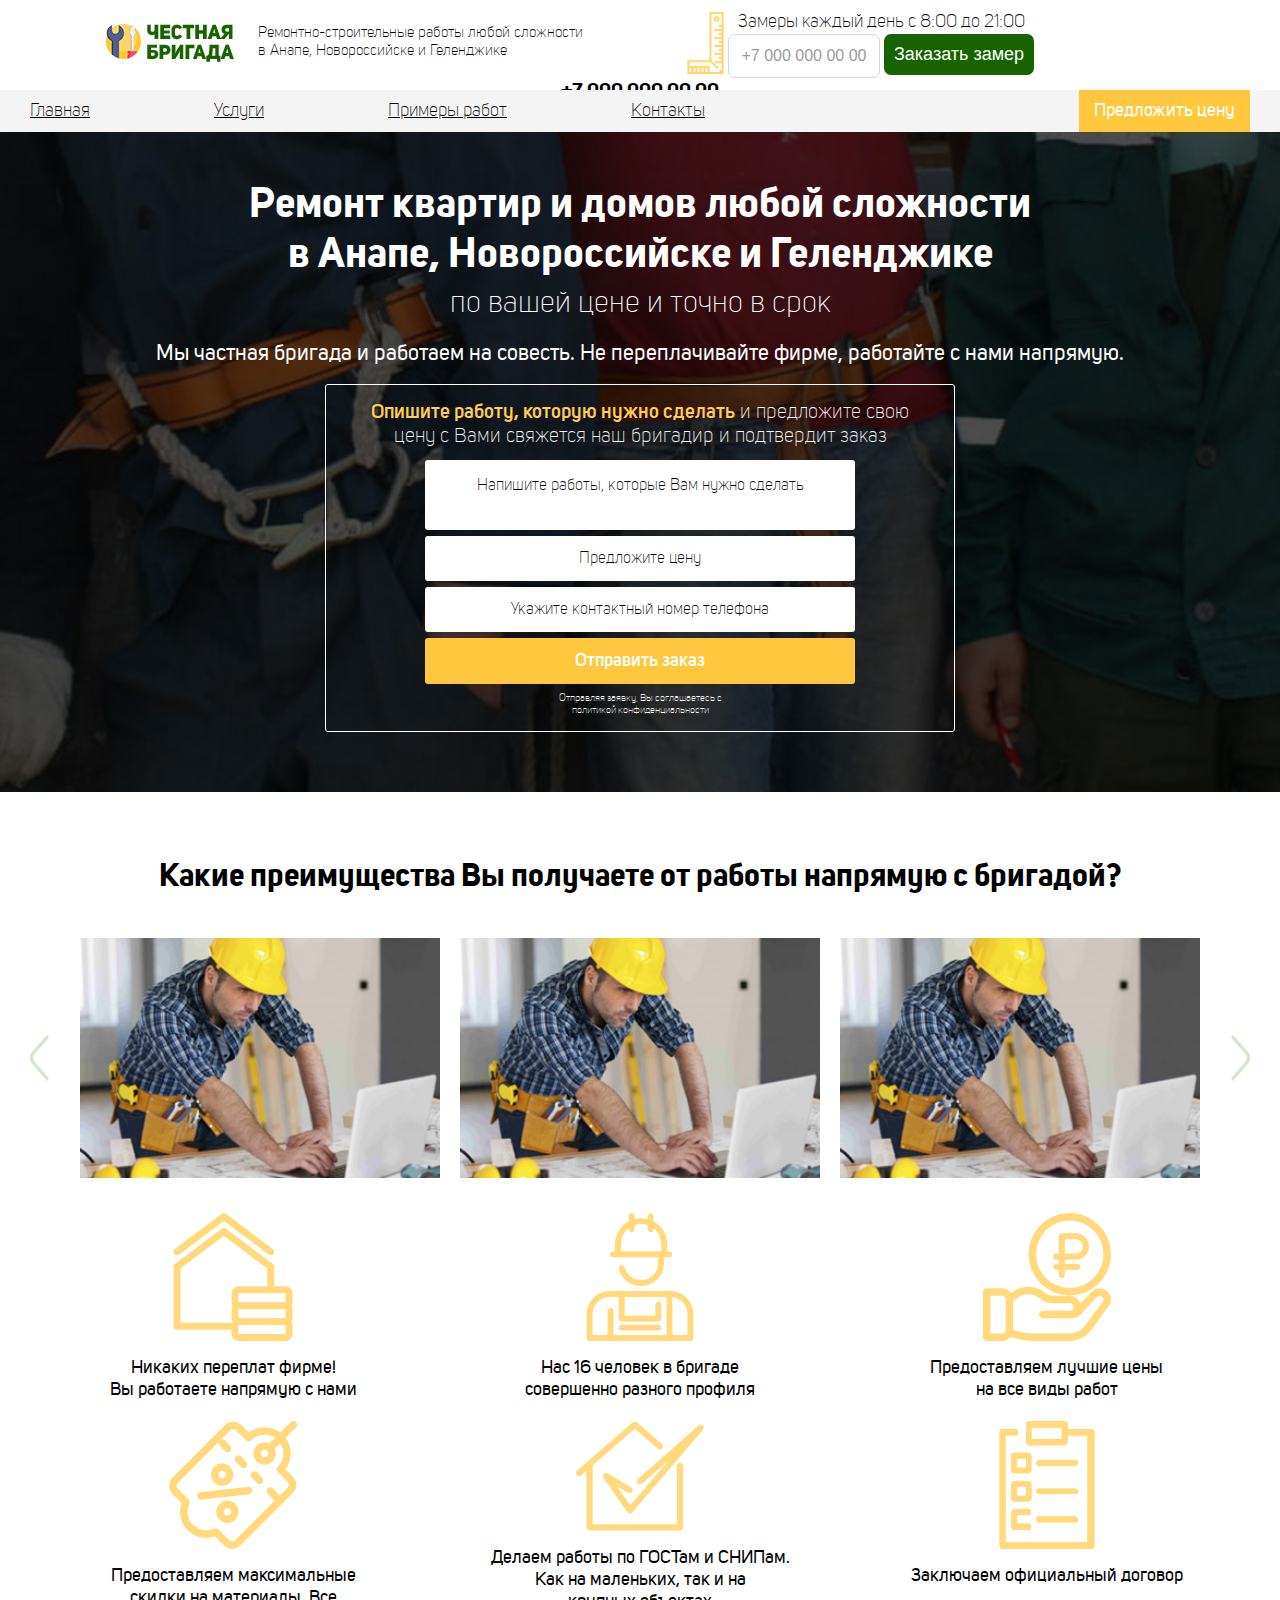
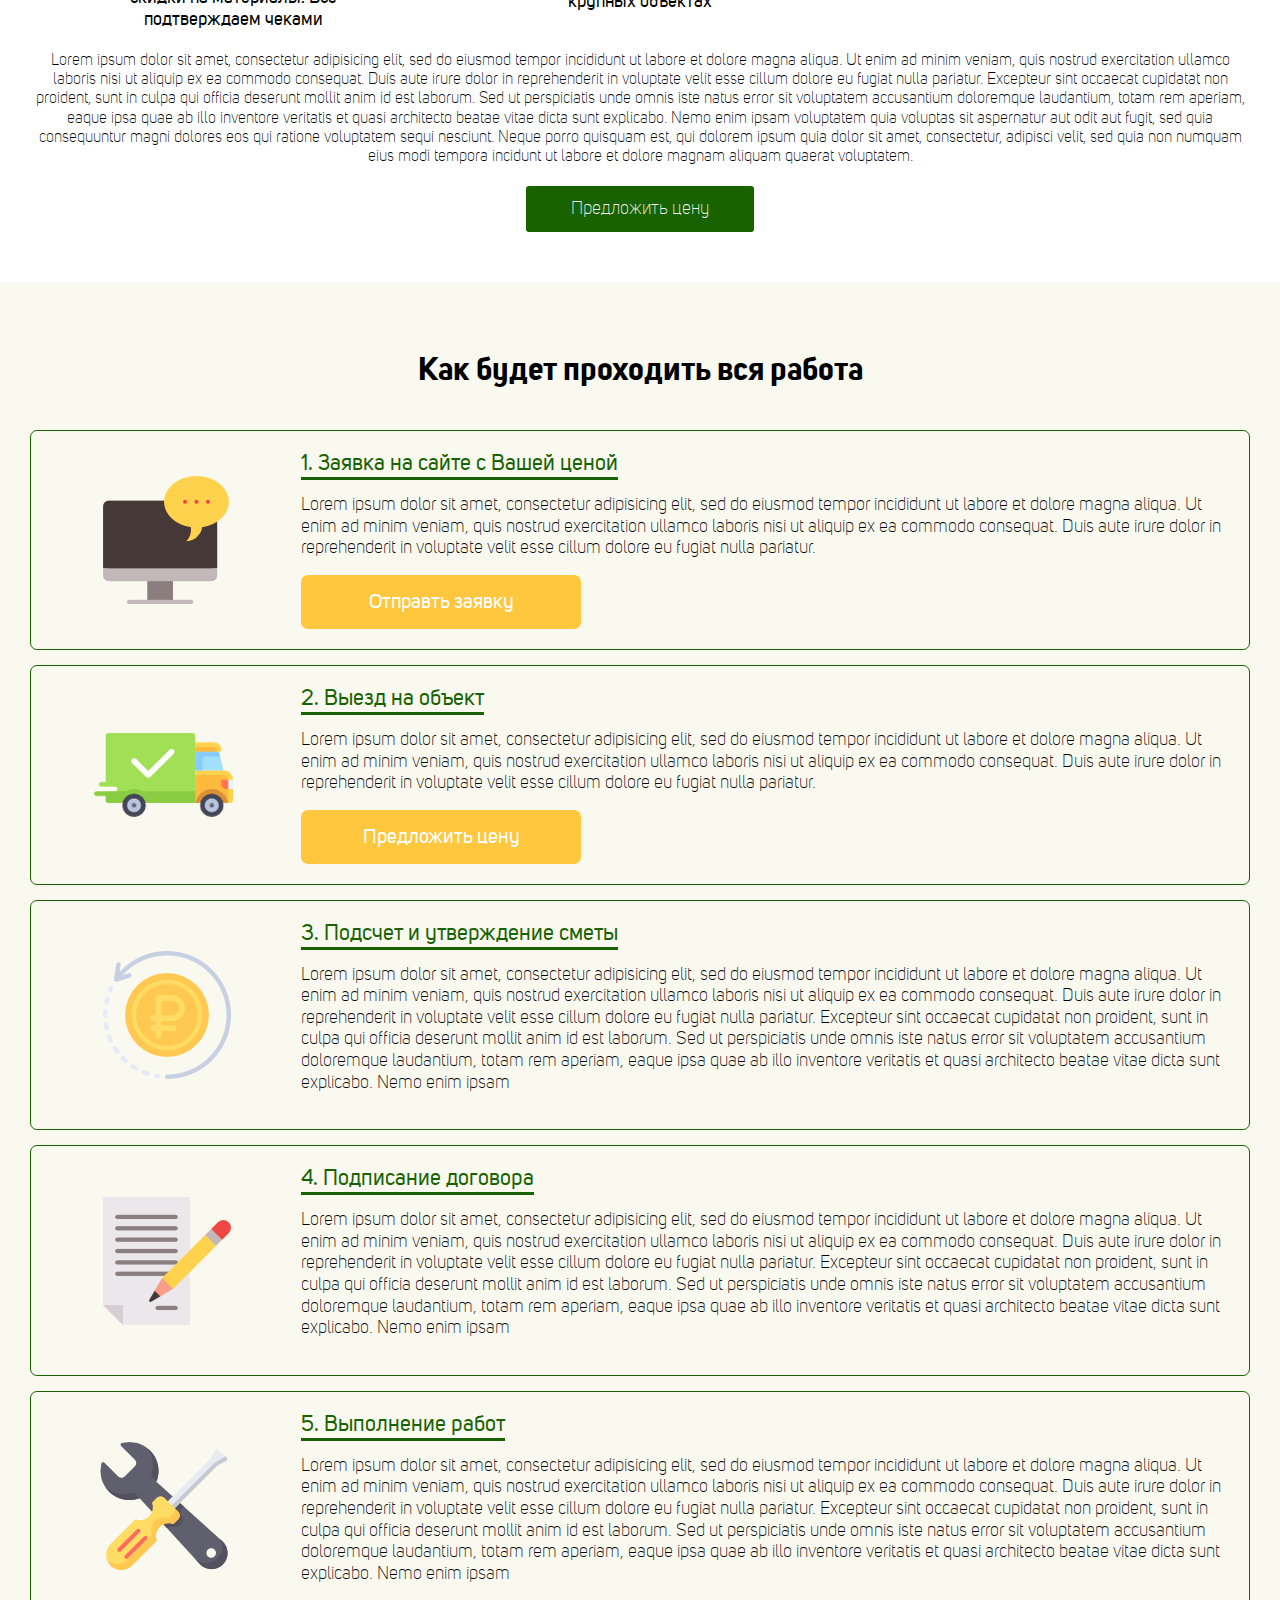
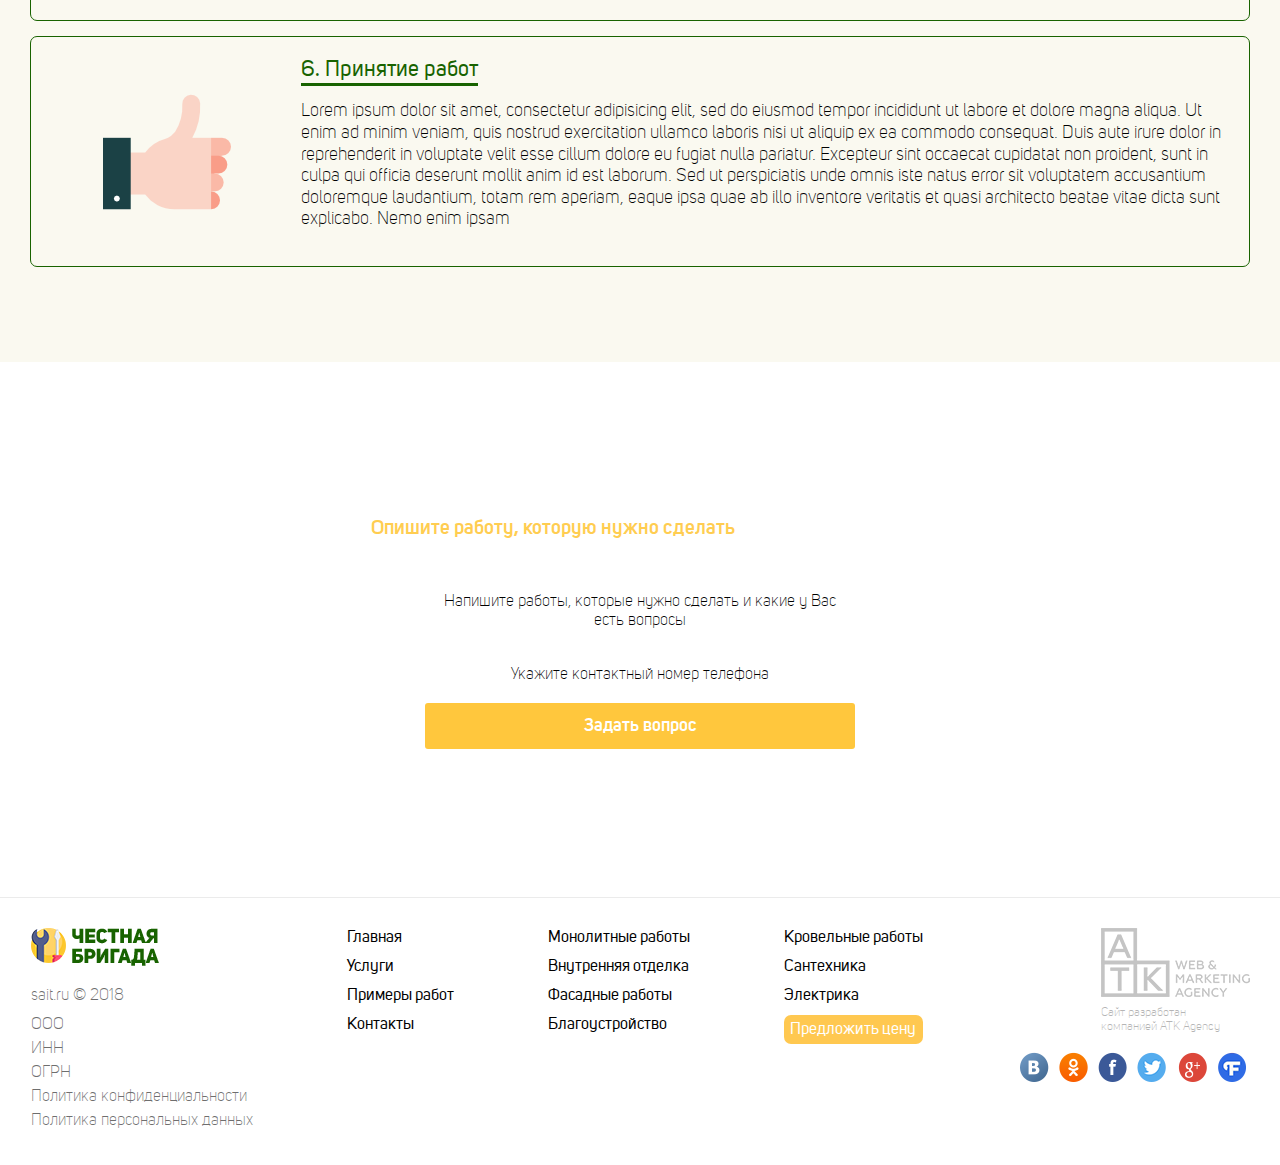
==== commit 0f75e887: "dfghj" ====
--- a/index.html
+++ b/index.html
@@ -33,7 +33,7 @@
 	<div class="b header">
 		<div class="b-block">
 			<div class="header-logo">
-				<a href="index.html"><img src="i/logo.png"></a>
+				<a href="index.html" class="anim-logo"><img src="i/logo.png"></a>
 				<div class="logo-text">Ремонтно-строительные работы любой сложности<br>в Анапе, Новороссийске и Геленджике</div>
 			</div>
 			<div class="header-contacts">
@@ -49,12 +49,25 @@
 			<div class="header-phone">
 				<a href="tel: +70000000000">+7 000 000 00 00</a>
 			</div>
+			<div class="mobile-btn">
+				<div class="mobile-btn-el"></div>
+			</div>
+			<div class="mobile-background"></div>
+			<div class="mobile-menu">
+				<ul class="mobile-list">
+					<li><a href="index.html">Главная.</a></li>
+					<li><a href="service.html">Услуги.</a></li>
+					<li><a href="gallery.html">Примеры работ</a></li>
+					<li><a href="contacts.html">Контакты</a></li>
+					<li><a href="price-pred.html" class="nav-btn btn-anim">Предложить цену<span></span></a></li>
+				</ul>
+			</div>
 		</div>
 	</div>
 
 	<div class="b header-nav">
 		<div class="b-block clearfix">
-			<a href="#" class="nav-btn right btn-anim">Предложить цену<span></span></a>
+			<a href="#popup-order" class="nav-btn right btn-anim fancybox">Предложить цену<span></span></a>
 			<ul>
 				<li><a href="index.html">Главная</a></li>
 				<li><a href="service.html">Услуги</a></li>
@@ -99,34 +112,34 @@
 					<a href="i/b-2-slide-img.jpg" class="fancybox"><img src="i/b-2-slide-img.jpg"></a>
 				</div>
 			</div>
-			<ul class="b-2-list">
-				<li>
-					<img src="i/list-img-1-1.png">
+			<ul class="b-2-list anim-parent">
+				<li>
+					<img src="i/list-img-1-1.png" class="anim-el-1">
 					<p>Никаких переплат фирме!<br>Вы работаете напрямую с нами</p>
 				</li>
 				<li>
-					<img src="i/list-img-1-2.png">
+					<img src="i/list-img-1-2.png" class="anim-el-2">
 					<p>Нас 16 человек в бригаде<br>совершенно разного профиля</p>
 				</li>
 				<li>
-					<img src="i/list-img-1-3.png">
+					<img src="i/list-img-1-3.png" class="anim-el-3">
 					<p>Предоставляем лучшие цены<br>на все виды работ</p>
 				</li>
 				<li>
-					<img src="i/list-img-1-4.png">
+					<img src="i/list-img-1-4.png" class="anim-el-4">
 					<p>Предоставляем максимальные<br>скидки на материалы. Все<br>подтверждаем чеками</p>
 				</li>
 				<li>
-					<img src="i/list-img-1-5.png">
+					<img src="i/list-img-1-5.png" class="anim-el-5">
 					<p>Делаем работы по ГОСТам и СНИПам.<br>Как на маленьких, так и на<br>крупных объектах</p>
 				</li>
 				<li>
-					<img src="i/list-img-1-6.png">
+					<img src="i/list-img-1-6.png" class="anim-el-6">
 					<p>Заключаем официальный договор</p>
 				</li>
 			</ul>
 			<div class="b-2-text">Lorem ipsum dolor sit amet, consectetur adipisicing elit, sed do eiusmod tempor incididunt ut labore et dolore magna aliqua. Ut enim ad minim veniam, quis nostrud exercitation ullamco laboris nisi ut aliquip ex ea commodo consequat. Duis aute irure dolor in reprehenderit in voluptate velit esse cillum dolore eu fugiat nulla pariatur. Excepteur sint occaecat cupidatat non proident, sunt in culpa qui officia deserunt mollit anim id est laborum. Sed ut perspiciatis unde omnis iste natus error sit voluptatem accusantium doloremque laudantium, totam rem aperiam, eaque ipsa quae ab illo inventore veritatis et quasi architecto beatae vitae dicta sunt explicabo. Nemo enim ipsam voluptatem quia voluptas sit aspernatur aut odit aut fugit, sed quia consequuntur magni dolores eos qui ratione voluptatem sequi nesciunt. Neque porro quisquam est, qui dolorem ipsum quia dolor sit amet, consectetur, adipisci velit, sed quia non numquam eius modi tempora incidunt ut labore et dolore magnam aliquam quaerat voluptatem.</div>
-			<a href="#" class="b-2-btn btn-anim">Предложить цену<span></span></a>
+			<a href="price-pred.html" class="b-2-btn btn-anim">Предложить цену<span></span></a>
 		</div>
 	</div>
 
@@ -142,7 +155,7 @@
 				<li class="list-item-2">
 					<div class="li-caption">2. Выезд на объект</div>
 					<p>Lorem ipsum dolor sit amet, consectetur adipisicing elit, sed do eiusmod tempor incididunt ut labore et dolore magna aliqua. Ut enim ad minim veniam, quis nostrud exercitation ullamco laboris nisi ut aliquip ex ea commodo consequat. Duis aute irure dolor in reprehenderit in voluptate velit esse cillum dolore eu fugiat nulla pariatur.</p>
-					<a href="#">Предложить цену</a>
+					<a href="#popup-price" class="fancybox">Предложить цену</a>
 				</li>
 				<li class="list-item-3">
 					<div class="li-caption">3. Подсчет и утверждение сметы</div>
@@ -182,7 +195,7 @@
 	<div class="b footer">
 		<div class="b-block">
 			<div class="footer-logo">
-				<a href="index.html" class="logo-a"><img src="i/logo.png"></a>
+				<a href="index.html" class="logo-a anim-logo"><img src="i/logo.png"></a>
 				<div class="logo-text">sait.ru © 2018</div>
 				<ul>
 					<li>ООО</li>
@@ -228,6 +241,31 @@
 	</div>
 
 	<div style="display:none;">
+		<div class="popup" id="popup-price">
+			<div class="popup-submit">
+				<div class="submit-caption">Предложите свою цену и напишите объем работ</div>
+				<p>С Вами свяжется наш бригадир и подтвердит заказ</p>
+				<form>
+					<textarea placeholder="Опишите объём работ"></textarea>
+					<input type="tel" placeholder="Предложите цену">
+					<input type="tel" placeholder="Укажите контактный номер телефона">
+					<button type="submit" class="btn-anim">Отправить заказ<span></span></button>
+					<div class="button-text">Отправляя заявку, Вы соглашаетесь с<br><a href="#" target="_blank">политикой конфиденциальности</a></div>
+				</form>
+			</div>
+		</div>
+		<div class="popup" id="popup-order">
+			<div class="popup-submit">
+				<div class="submit-caption">Закажите замер</div>
+				<p>Мы перезвоним Вам в удобное время</p>
+				<form>
+					<input type="text" placeholder="Удобное время для связи: например, с 9 до 10">
+					<input type="tel" placeholder="Укажите контактный номер телефона">
+					<button type="submit" class="btn-anim">Отправить заказ<span></span></button>
+					<div class="button-text">Отправляя заявку, Вы соглашаетесь с<br><a href="#" target="_blank">политикой конфиденциальности</a></div>
+				</form>
+			</div>
+		</div>
 	</div>
 </body>
 </html>--- a/css/layout.css
+++ b/css/layout.css
@@ -124,6 +124,100 @@
 }
 button:hover {
 	cursor: pointer;
+}
+.mobile-background {
+	display: none;
+	width: 100%;
+	height: 100vh;
+	z-index: -1;
+	position: fixed;
+	left: 0;
+	top: 0;
+}
+.mobile-menu {
+	display: none;
+	height: 0;
+	overflow: hidden;
+}
+.mobile-btn {
+	display: none;
+	position: absolute;
+	left: 10px;
+	top: 13px;
+	width: 26px;
+	height: 22px;
+}
+.mobile-btn .mobile-btn-el{
+	position: absolute;
+	border-radius: 4px;
+	top: 9px;
+	left: 0;
+	width: 100%;
+	height: 4px;
+	background-color: #000000;
+	opacity: 1;
+	-webkit-transition: all 0.3s;
+	-moz-transition: all 0.3s;
+	-ms-transition: all 0.3s;
+	-o-transition: all 0.3s;
+	transition: all 0.3s;
+}
+.mobile-btn::before {
+    content: '';
+    position: absolute;
+    border-radius: 4px;
+    left: 0;
+    top: 0;
+    width: 100%;
+    height: 4px;
+    background-color: #000000;
+    -webkit-transform-origin: left;
+    -moz-transform-origin: left;
+    -ms-transform-origin: left;
+    -o-transform-origin: left;
+    transform-origin: left;
+    -webkit-transition: all 0.3s;
+    -moz-transition: all 0.3s;
+    -ms-transition: all 0.3s;
+    -o-transition: all 0.3s;
+    transition: all 0.3s;
+}
+.mobile-btn::after {
+	content: '';
+	position: absolute;
+    border-radius: 4px;
+    left: 0;
+    bottom: 0;
+    width: 100%;
+    height: 4px;
+    background-color: #000000;
+    -webkit-transform-origin: left;
+    -moz-transform-origin: left;
+    -ms-transform-origin: left;
+    -o-transform-origin: left;
+    transform-origin: left;
+    -webkit-transition: all 0.3s;
+    -moz-transition: all 0.3s;
+    -ms-transition: all 0.3s;
+    -o-transition: all 0.3s;
+    transition: all 0.3s;
+}
+.mobile-btn.active::after {
+    -webkit-transform: rotate(-45deg);
+    -moz-transform: rotate(-45deg);
+    -ms-transform: rotate(-45deg);
+    -o-transform: rotate(-45deg);
+    transform: rotate(-45deg);
+}
+.mobile-btn.active::before {
+    -webkit-transform: rotate(45deg);
+    -moz-transform: rotate(45deg);
+    -ms-transform: rotate(45deg);
+    -o-transform: rotate(45deg);
+    transform: rotate(45deg);
+}
+.mobile-btn.active .mobile-btn-el {
+	opacity: 0;
 }
 
 .main-caption {
@@ -176,6 +270,7 @@
     -o-animation: pulse 1s linear infinite normal;
     animation: pulse 1s linear infinite normal;
 }
+
 @-webkit-keyframes pulse {
   0% {
     transform: scale(0);
@@ -378,6 +473,86 @@
   }
 }
 
+
+.anim-logo {
+	position: relative;
+	overflow: hidden;
+}
+.anim-logo::before {
+	content: '';
+	position: absolute;
+	top: 0;
+	bottom: 0;
+	right: 110%;
+	display: block;
+	width: 30px;
+	background: linear-gradient(to right, rgba(255, 255, 255, 0) 0%, rgba(255, 255, 255, 0.4) 50%, rgba(255, 255, 255, 0) 100%);
+	-webkit-transform: skewX(-20deg);
+	-moz-transform: skewX(-20deg);
+	-ms-transform: skewX(-20deg);
+	-o-transform: skewX(-20deg);
+    transform: skewX(-20deg);
+    -webkit-animation: anim_logo 2s linear infinite;
+    -moz-animation: anim_logo 2s linear infinite;
+    -ms-animation: anim_logo 2s linear infinite;
+    -o-animation: anim_logo 2s linear infinite;
+    animation: anim_logo 2s linear infinite;
+}
+@-webkit-keyframes anim_logo {
+	0% {
+		right: 110%;
+	}
+	50% {
+		right: -30%;
+	}
+	100% {
+		right: -30%;
+	}
+}
+@-moz-keyframes anim_logo {
+	0% {
+		right: 110%;
+	}
+	50% {
+		right: -30%;
+	}
+	100% {
+		right: -30%;
+	}
+}
+@-ms-keyframes anim_logo {
+	0% {
+		right: 110%;
+	}
+	50% {
+		right: -30%;
+	}
+	100% {
+		right: -30%;
+	}
+}
+@-o-keyframes anim_logo {
+	0% {
+		right: 110%;
+	}
+	50% {
+		right: -30%;
+	}
+	100% {
+		right: -30%;
+	}
+}
+@keyframes anim_logo {
+	0% {
+		right: 110%;
+	}
+	50% {
+		right: -30%;
+	}
+	100% {
+		right: -30%;
+	}
+}
 
 
 .header {
@@ -502,7 +677,7 @@
 .header-nav ul li a:hover {
 	text-decoration: none;
 }
-.header-nav .nav-btn {
+.header-nav .nav-btn, .header .nav-btn {
 	display: block;
 	padding: 10px 15px;
 	color: #ffffff;
@@ -515,7 +690,7 @@
 	-o-transition: all 0.3s;
 	transition: all 0.3s;
 }
-.header-nav .nav-btn:hover {
+.header-nav .nav-btn:hover, .header .nav-btn:hover {
 	background-color: #fdce5c;
 }
 
@@ -530,9 +705,10 @@
 	display: inline-block;
 	vertical-align: top;
 	margin-right: 45px;
+	text-align: left;
 }
 .footer-logo .logo-a {
-	display: block;
+	display: inline-block;
 	margin-bottom: 15px;
 }
 .footer-logo .logo-a img {
@@ -659,6 +835,158 @@
 	animation: anim_icon 1s ease infinite;
 }
 
+.popup {
+	display: block;
+	margin: 0 auto;
+	border-radius: 3px;
+	padding: 40px 0 15px;
+	box-sizing: border-box;
+	max-width: 430px;
+	width: 90%;
+	text-align: center;
+}
+.popup-submit {
+	display: block;
+	width: 100%;
+	box-sizing: border-box;
+	border-radius: 3px;
+	margin: 0 auto;
+	padding: 15px 30px;
+}
+.popup-submit .submit-caption {
+	display: block;
+	font-size: 25px;
+	margin-bottom: 12px;
+	color: rgb(24, 99, 0);
+	font-family: 'UniSans-Regular';
+}
+.popup-submit .submit-caption span {
+	color: rgb(255, 205, 81);
+	font-family: 'UniSans-SemiBold';
+}
+.popup-submit p {
+	display: block;
+	color: #000000;
+	margin-bottom: 20px;
+	font-size: 25px;
+}
+.popup-submit form {
+	display: block;
+	max-width: 430px;
+	margin: 0 auto;
+}
+.popup-submit textarea {
+	display: block;
+	width: 100%;
+	box-sizing: border-box;
+	padding: 15px;
+	text-align: center;
+	border-radius: 3px;
+	resize: none;
+	font-size: 16px;
+	color: #000000;
+	overflow-y: auto;
+	border: 1px solid rgb(225, 225, 225);
+	margin-bottom: 6px;
+	font-family: 'UniSans-Light';
+	position: relative;
+	z-index: 10;
+	-webkit-transition: all 0.3s;
+	-moz-transition: all 0.3s;
+	-ms-transition: all 0.3s;
+	-o-transition: all 0.3s;
+	transition: all 0.3s;
+}
+.popup-submit textarea:focus, .popup-submit textarea:hover {
+	border: 1px solid rgb(24, 99, 0);
+}
+.popup-submit textarea::-webkit-input-placeholder {color: #000000;}
+.popup-submit textarea::-moz-placeholder          {color: #000000;}/* Firefox 19+ */
+.popup-submit textarea:-moz-placeholder           {color: #000000;}/* Firefox 18- */
+.popup-submit textarea:-ms-input-placeholder      {color: #000000;}
+.popup-submit textarea:focus::-webkit-input-placeholder {color:transparent;}
+.popup-submit textarea:focus::-moz-placeholder          {color:transparent;}/* Firefox 19+ */
+.popup-submit textarea:focus:-moz-placeholder           {color:transparent;}/* Firefox 18- */
+.popup-submit textarea:focus:-ms-input-placeholder      {color:transparent;}
+.popup-submit input {
+	display: block;
+	box-sizing: border-box;
+	padding: 12px 20px;
+	width: 100%;
+	border-radius: 3px;
+	margin-bottom: 6px;
+	border: 1px solid rgb(225, 225, 225);
+	text-align: center;
+	font-size: 16px;
+	color: #000000;
+	font-family: 'UniSans-Light';
+	position: relative;
+	z-index: 10;
+	-webkit-transition: all 0.3s;
+	-moz-transition: all 0.3s;
+	-ms-transition: all 0.3s;
+	-o-transition: all 0.3s;
+	transition: all 0.3s;
+}
+.popup-submit input:focus, .popup-submit input:hover {
+	border: 1px solid rgb(24, 99, 0);
+}
+.popup-submit input::-webkit-input-placeholder {color: #000000;}
+.popup-submit input::-moz-placeholder          {color: #000000;}/* Firefox 19+ */
+.popup-submit input:-moz-placeholder           {color: #000000;}/* Firefox 18- */
+.popup-submit input:-ms-input-placeholder      {color: #000000;}
+.popup-submit input:focus::-webkit-input-placeholder {color:transparent;}
+.popup-submit input:focus::-moz-placeholder          {color:transparent;}/* Firefox 19+ */
+.popup-submit input:focus:-moz-placeholder           {color:transparent;}/* Firefox 18- */
+.popup-submit input:focus:-ms-input-placeholder      {color:transparent;}
+.popup-submit button {
+	display: block;
+	padding: 12px 0;
+	width: 100%;
+	border-radius: 3px;
+	border: 0;
+	font-size: 18px;
+	color: #ffffff;
+	background-color: rgb(24, 99, 0);
+	margin-bottom: 8px;
+	font-family: 'UniSans-SemiBold';
+}
+.popup-submit .button-text {
+	font-size: 10px;
+	line-height: 1.2;
+	color: rgb(94, 94, 94);
+}
+.popup-submit .button-text a {
+	color: rgb(94, 94, 94);
+}
+.popup-submit .button-text a:hover {
+	text-decoration: underline;
+}
+.fancybox-close-small {
+	width: 20px;
+	height: 20px;
+	top: 13px;
+	right: 10px;
+	background-image: url("../i/fancy-close.png");
+	background-repeat: no-repeat;
+	background-position: center;
+	-webkit-transition: all 0.3s;
+	-moz-transition: all 0.3s;
+	-ms-transition: all 0.3s;
+	-o-transition: all 0.3s;
+	transition: all 0.3s;
+}
+.fancybox-close-small:hover {
+	-webkit-transform: rotate(90deg);
+	-moz-transform: rotate(90deg);
+	-ms-transform: rotate(90deg);
+	-o-transform: rotate(90deg);
+	transform: rotate(90deg);
+}
+.fancybox-close-small:after {
+	display: none;
+}
+
 @-webkit-keyframes anim_icon {
 	0% {transform: rotate(0deg);}
 	10% {transform: rotate(30deg);}
@@ -695,7 +1023,528 @@
 	100% {transform: rotate(0deg);}
 }
 
-
+.anim-parent.active .anim-el-1 {
+	-webkit-animation: move_anim_1_1 6s ease infinite;
+	-moz-animation: move_anim_1_1 6s ease infinite;
+	-ms-animation: move_anim_1_1 6s ease infinite;
+	-o-animation: move_anim_1_1 6s ease infinite;
+	animation: move_anim_1_1 6s ease infinite;
+}
+.anim-parent.active .anim-el-2 {
+	-webkit-animation: move_anim_1_2 6s ease infinite;
+	-moz-animation: move_anim_1_2 6s ease infinite;
+	-ms-animation: move_anim_1_2 6s ease infinite;
+	-o-animation: move_anim_1_2 6s ease infinite;
+	animation: move_anim_1_2 6s ease infinite;
+}
+.anim-parent.active .anim-el-3 {
+	-webkit-animation: move_anim_1_3 6s ease infinite;
+	-moz-animation: move_anim_1_3 6s ease infinite;
+	-ms-animation: move_anim_1_3 6s ease infinite;
+	-o-animation: move_anim_1_3 6s ease infinite;
+	animation: move_anim_1_3 6s ease infinite;
+}
+.anim-parent.active .anim-el-4 {
+	-webkit-animation: move_anim_1_4 6s ease infinite;
+	-moz-animation: move_anim_1_4 6s ease infinite;
+	-ms-animation: move_anim_1_4 6s ease infinite;
+	-o-animation: move_anim_1_4 6s ease infinite;
+	animation: move_anim_1_4 6s ease infinite;
+}
+.anim-parent.active .anim-el-5 {
+	-webkit-animation: move_anim_1_5 6s ease infinite;
+	-moz-animation: move_anim_1_5 6s ease infinite;
+	-ms-animation: move_anim_1_5 6s ease infinite;
+	-o-animation: move_anim_1_5 6s ease infinite;
+	animation: move_anim_1_5 6s ease infinite;
+}
+.anim-parent.active .anim-el-6 {
+	-webkit-animation: move_anim_1_6 6s ease infinite;
+	-moz-animation: move_anim_1_6 6s ease infinite;
+	-ms-animation: move_anim_1_6 6s ease infinite;
+	-o-animation: move_anim_1_6 6s ease infinite;
+	animation: move_anim_1_6 6s ease infinite;
+}
+@-webkit-keyframes move_anim_1_1 {
+	0% {
+		transform: translateY(0px);
+	}
+	9% {
+		transform: translateY(-5px);
+	}
+	17% {
+		transform: translateY(0px);
+	}
+	100% {
+		transform: translateY(0px);
+	}
+}
+@-moz-keyframes move_anim_1_1 {
+	0% {
+		transform: translateY(0px);
+	}
+	9% {
+		transform: translateY(-5px);
+	}
+	17% {
+		transform: translateY(0px);
+	}
+	100% {
+		transform: translateY(0px);
+	}
+}
+@-ms-keyframes move_anim_1_1 {
+	0% {
+		transform: translateY(0px);
+	}
+	9% {
+		transform: translateY(-5px);
+	}
+	17% {
+		transform: translateY(0px);
+	}
+	100% {
+		transform: translateY(0px);
+	}
+}
+@-o-keyframes move_anim_1_1 {
+	0% {
+		transform: translateY(0px);
+	}
+	9% {
+		transform: translateY(-5px);
+	}
+	17% {
+		transform: translateY(0px);
+	}
+	100% {
+		transform: translateY(0px);
+	}
+}
+@keyframes move_anim_1_1 {
+	0% {
+		transform: translateY(0px);
+	}
+	9% {
+		transform: translateY(-5px);
+	}
+	17% {
+		transform: translateY(0px);
+	}
+	100% {
+		transform: translateY(0px);
+	}
+}
+@-webkit-keyframes move_anim_1_2 {
+	0% {
+		transform: translateY(0px);
+	}
+	17% {
+		transform: translateY(0px);
+	}
+	25% {
+		transform: translateY(-5px);
+	}
+	33% {
+		transform: translateY(0px);
+	}
+	100% {
+		transform: translateY(0px);
+	}
+}
+@-moz-keyframes move_anim_1_2 {
+	0% {
+		transform: translateY(0px);
+	}
+	17% {
+		transform: translateY(0px);
+	}
+	25% {
+		transform: translateY(-5px);
+	}
+	33% {
+		transform: translateY(0px);
+	}
+	100% {
+		transform: translateY(0px);
+	}
+}
+@-ms-keyframes move_anim_1_2 {
+	0% {
+		transform: translateY(0px);
+	}
+	17% {
+		transform: translateY(0px);
+	}
+	25% {
+		transform: translateY(-5px);
+	}
+	33% {
+		transform: translateY(0px);
+	}
+	100% {
+		transform: translateY(0px);
+	}
+}
+@-o-keyframes move_anim_1_2 {
+	0% {
+		transform: translateY(0px);
+	}
+	17% {
+		transform: translateY(0px);
+	}
+	25% {
+		transform: translateY(-5px);
+	}
+	33% {
+		transform: translateY(0px);
+	}
+	100% {
+		transform: translateY(0px);
+	}
+}
+@keyframes move_anim_1_2 {
+	0% {
+		transform: translateY(0px);
+	}
+	17% {
+		transform: translateY(0px);
+	}
+	25% {
+		transform: translateY(-5px);
+	}
+	33% {
+		transform: translateY(0px);
+	}
+	100% {
+		transform: translateY(0px);
+	}
+}
+@-webkit-keyframes move_anim_1_3 {
+	0% {
+		transform: translateY(0px);
+	}
+	33% {
+		transform: translateY(0px);
+	}
+	42% {
+		transform: translateY(-5px);
+	}
+	50% {
+		transform: translateY(0px);
+	}
+	100% {
+		transform: translateY(0px);
+	}
+}
+@-moz-keyframes move_anim_1_3 {
+	0% {
+		transform: translateY(0px);
+	}
+	33% {
+		transform: translateY(0px);
+	}
+	42% {
+		transform: translateY(-5px);
+	}
+	50% {
+		transform: translateY(0px);
+	}
+	100% {
+		transform: translateY(0px);
+	}
+}
+@-ms-keyframes move_anim_1_3 {
+	0% {
+		transform: translateY(0px);
+	}
+	33% {
+		transform: translateY(0px);
+	}
+	42% {
+		transform: translateY(-5px);
+	}
+	50% {
+		transform: translateY(0px);
+	}
+	100% {
+		transform: translateY(0px);
+	}
+}
+@-o-keyframes move_anim_1_3 {
+	0% {
+		transform: translateY(0px);
+	}
+	33% {
+		transform: translateY(0px);
+	}
+	42% {
+		transform: translateY(-5px);
+	}
+	50% {
+		transform: translateY(0px);
+	}
+	100% {
+		transform: translateY(0px);
+	}
+}
+@keyframes move_anim_1_3 {
+	0% {
+		transform: translateY(0px);
+	}
+	33% {
+		transform: translateY(0px);
+	}
+	42% {
+		transform: translateY(-5px);
+	}
+	50% {
+		transform: translateY(0px);
+	}
+	100% {
+		transform: translateY(0px);
+	}
+}
+@-webkit-keyframes move_anim_1_4 {
+	0% {
+		transform: translateY(0px);
+	}
+	50% {
+		transform: translateY(0px);
+	}
+	58% {
+		transform: translateY(-5px);
+	}
+	66% {
+		transform: translateY(0px);
+	}
+	100% {
+		transform: translateY(0px);
+	}
+}
+@-moz-keyframes move_anim_1_4 {
+	0% {
+		transform: translateY(0px);
+	}
+	50% {
+		transform: translateY(0px);
+	}
+	58% {
+		transform: translateY(-5px);
+	}
+	66% {
+		transform: translateY(0px);
+	}
+	100% {
+		transform: translateY(0px);
+	}
+}
+@-ms-keyframes move_anim_1_4 {
+	0% {
+		transform: translateY(0px);
+	}
+	50% {
+		transform: translateY(0px);
+	}
+	58% {
+		transform: translateY(-5px);
+	}
+	66% {
+		transform: translateY(0px);
+	}
+	100% {
+		transform: translateY(0px);
+	}
+}
+@-o-keyframes move_anim_1_4 {
+	0% {
+		transform: translateY(0px);
+	}
+	50% {
+		transform: translateY(0px);
+	}
+	58% {
+		transform: translateY(-5px);
+	}
+	66% {
+		transform: translateY(0px);
+	}
+	100% {
+		transform: translateY(0px);
+	}
+}
+@keyframes move_anim_1_4 {
+	0% {
+		transform: translateY(0px);
+	}
+	50% {
+		transform: translateY(0px);
+	}
+	58% {
+		transform: translateY(-5px);
+	}
+	66% {
+		transform: translateY(0px);
+	}
+	100% {
+		transform: translateY(0px);
+	}
+}
+@-webkit-keyframes move_anim_1_5 {
+	0% {
+		transform: translateY(0px);
+	}
+	66% {
+		transform: translateY(0px);
+	}
+	75% {
+		transform: translateY(-5px);
+	}
+	83% {
+		transform: translateY(0px);
+	}
+	100% {
+		transform: translateY(0px);
+	}
+}
+@-moz-keyframes move_anim_1_5 {
+	0% {
+		transform: translateY(0px);
+	}
+	66% {
+		transform: translateY(0px);
+	}
+	75% {
+		transform: translateY(-5px);
+	}
+	83% {
+		transform: translateY(0px);
+	}
+	100% {
+		transform: translateY(0px);
+	}
+}
+@-ms-keyframes move_anim_1_5 {
+	0% {
+		transform: translateY(0px);
+	}
+	66% {
+		transform: translateY(0px);
+	}
+	75% {
+		transform: translateY(-5px);
+	}
+	83% {
+		transform: translateY(0px);
+	}
+	100% {
+		transform: translateY(0px);
+	}
+}
+@-o-keyframes move_anim_1_5 {
+	0% {
+		transform: translateY(0px);
+	}
+	66% {
+		transform: translateY(0px);
+	}
+	75% {
+		transform: translateY(-5px);
+	}
+	83% {
+		transform: translateY(0px);
+	}
+	100% {
+		transform: translateY(0px);
+	}
+}
+@keyframes move_anim_1_5 {
+	0% {
+		transform: translateY(0px);
+	}
+	66% {
+		transform: translateY(0px);
+	}
+	75% {
+		transform: translateY(-5px);
+	}
+	83% {
+		transform: translateY(0px);
+	}
+	100% {
+		transform: translateY(0px);
+	}
+}
+@-webkit-keyframes move_anim_1_6 {
+	0% {
+		transform: translateY(0px);
+	}
+	83% {
+		transform: translateY(0px);
+	}
+	92% {
+		transform: translateY(-5px);
+	}
+	100% {
+		transform: translateY(0px);
+	}
+}
+@-moz-keyframes move_anim_1_6 {
+	0% {
+		transform: translateY(0px);
+	}
+	83% {
+		transform: translateY(0px);
+	}
+	92% {
+		transform: translateY(-5px);
+	}
+	100% {
+		transform: translateY(0px);
+	}
+}
+@-ms-keyframes move_anim_1_6 {
+	0% {
+		transform: translateY(0px);
+	}
+	83% {
+		transform: translateY(0px);
+	}
+	92% {
+		transform: translateY(-5px);
+	}
+	100% {
+		transform: translateY(0px);
+	}
+}
+@-o-keyframes move_anim_1_6 {
+	0% {
+		transform: translateY(0px);
+	}
+	83% {
+		transform: translateY(0px);
+	}
+	92% {
+		transform: translateY(-5px);
+	}
+	100% {
+		transform: translateY(0px);
+	}
+}
+@keyframes move_anim_1_6 {
+	0% {
+		transform: translateY(0px);
+	}
+	83% {
+		transform: translateY(0px);
+	}
+	92% {
+		transform: translateY(-5px);
+	}
+	100% {
+		transform: translateY(0px);
+	}
+}
 
 
 
@@ -727,9 +1576,53 @@
 		max-width: 250px;
 		width: 100%;
 	}
+	.footer-logo {
+		text-align: center;
+	}
 }
 @media screen and (max-width: 767px){
 	.header-logo, .header-contacts, .header-nav {
 		display: none;
 	}
+	.header {
+		position: fixed;
+		z-index: 100;
+		top: 0;
+		left: 0;
+		width: 100%;
+		text-align: right;
+		max-height: 100vh;
+		overflow-y: auto;
+		border-bottom: 1px solid rgb(235, 235, 235);
+	}
+	.mobile-btn {
+		display: block;
+	}
+	.mobile-background.active {
+		display: block;
+	}
+	.mobile-menu.active {
+		display: block;
+	}
+	.mobile-list {
+		display: block;
+		text-align: center;
+	}
+	.mobile-list li {
+		display: block;
+		margin: 20px 0 0;
+		font-size: 16px;
+	}
+	.mobile-list li a {
+		color: #000000;
+	}
+	.mobile-list li a:hover {
+		text-decoration: underline;
+	}
+	.mobile-list li .nav-btn:hover {
+		text-decoration: none;
+	}
+	.mobile-menu.active {
+		display: block;
+	}
 }--- a/css/index.css
+++ b/css/index.css
@@ -450,6 +450,9 @@
 	}
 }
 @media screen and (max-width: 767px) {
+	.b-1 .b-block {
+		padding-top: 113px;
+	}
 	.b-2-list li {
 		width: 100%;
 	}
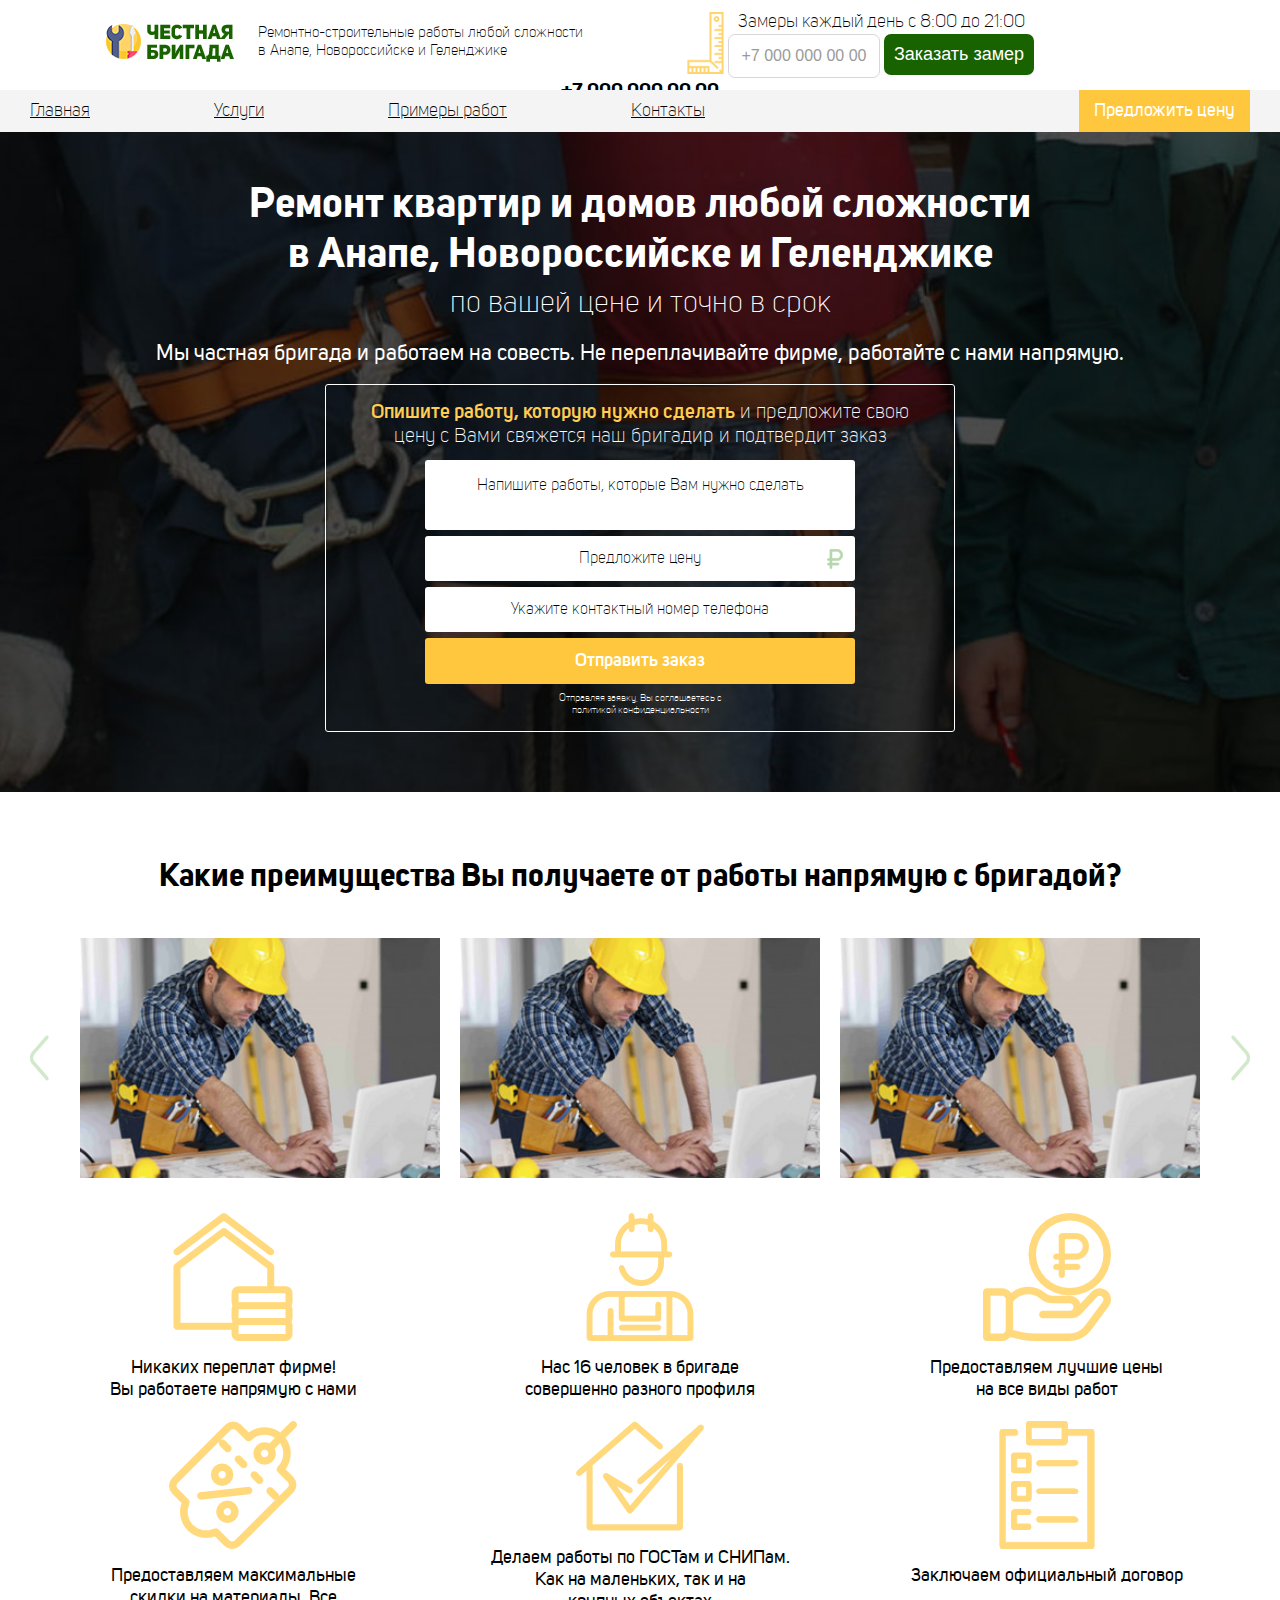
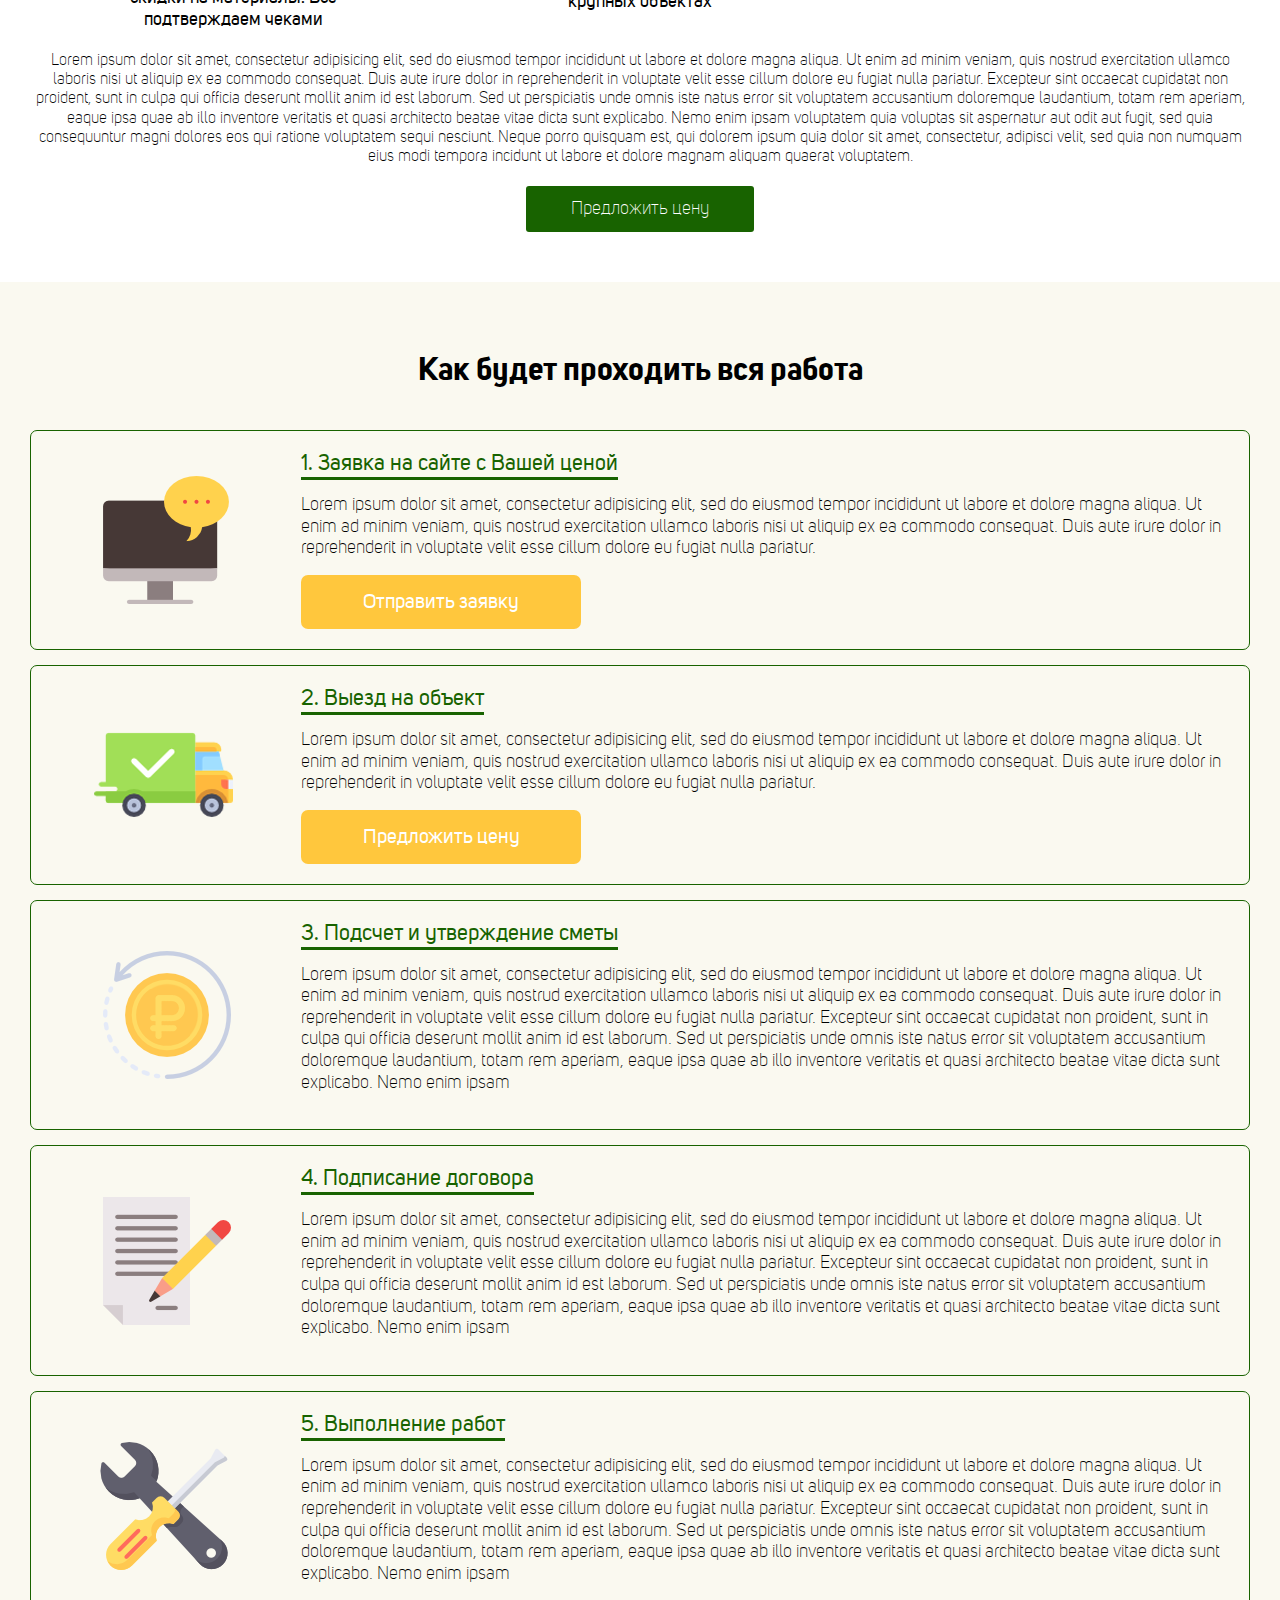
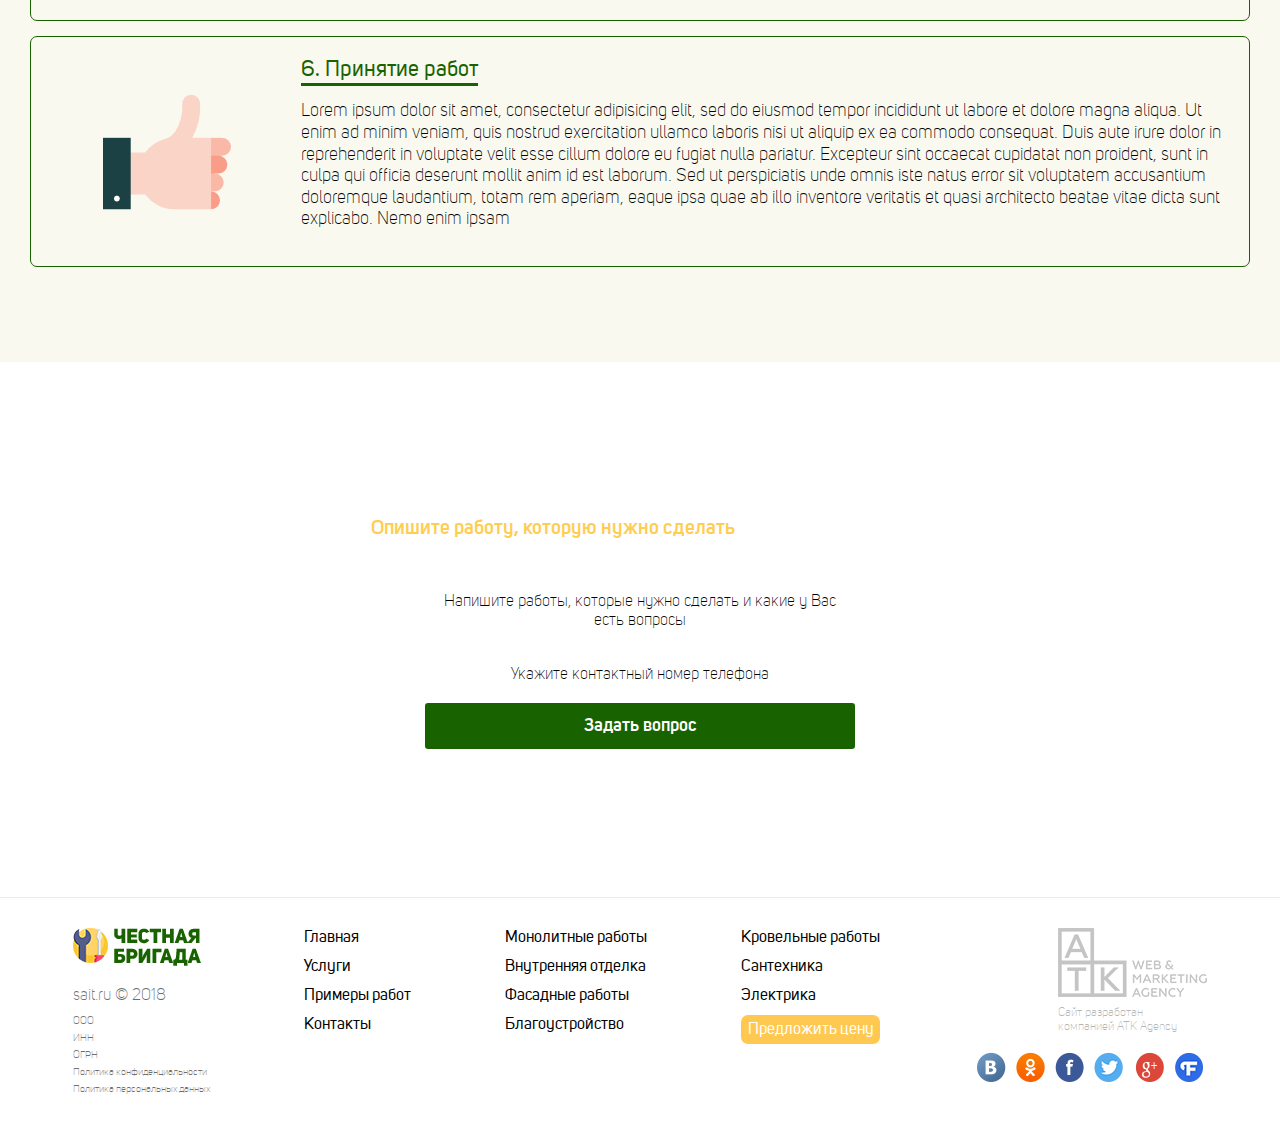
==== commit d28b1f22: "sdfsdfas" ====
--- a/index.html
+++ b/index.html
@@ -25,6 +25,7 @@
 	<script type="text/javascript" src="js/KitAnimate.js"></script>
 	<script type="text/javascript" src="js/KitSend.js"></script>
 	<script type="text/javascript" src="js/main.js"></script>
+	<script type="text/javascript" src="js/anim-script.js"></script>
 	<script type="text/javascript" src="js/index.js"></script>
 
 </head>
@@ -41,7 +42,7 @@
 				<div class="header-contacts-text">
 					<p>Замеры каждый день с 8:00 до 21:00</p>
 					<form>
-						<input type="tel" placeholder="+7 000 000 00 00">
+						<input type="tel" class="phone-input" placeholder="+7 000 000 00 00">
 						<button type="submit">Заказать замер</button>
 					</form>
 				</div>
@@ -55,8 +56,8 @@
 			<div class="mobile-background"></div>
 			<div class="mobile-menu">
 				<ul class="mobile-list">
-					<li><a href="index.html">Главная.</a></li>
-					<li><a href="service.html">Услуги.</a></li>
+					<li><a href="index.html">Главная</a></li>
+					<li><a href="service.html">Услуги</a></li>
 					<li><a href="gallery.html">Примеры работ</a></li>
 					<li><a href="contacts.html">Контакты</a></li>
 					<li><a href="price-pred.html" class="nav-btn btn-anim">Предложить цену<span></span></a></li>
@@ -86,8 +87,8 @@
 				<div class="submit-caption"><span>Опишите работу, которую нужно сделать</span> и предложите свою цену с Вами свяжется наш бригадир и подтвердит заказ</div>
 				<form>
 					<textarea placeholder="Напишите работы, которые Вам нужно сделать"></textarea>
-					<input type="tel" placeholder="Предложите цену">
-					<input type="tel" placeholder="Укажите контактный номер телефона">
+					<div class="price-input"><input type="number" placeholder="Предложите цену"></div>
+					<input type="tel" class="phone-input" placeholder="Укажите контактный номер телефона">
 					<button type="submit" class="btn-anim">Отправить заказ<span></span></button>
 					<div class="button-text">Отправляя заявку, Вы соглашаетесь с<br><a href="#" target="_blank">политикой конфиденциальности</a></div>
 				</form>
@@ -100,16 +101,16 @@
 			<h2 class="second-caption">Какие преимущества Вы получаете от работы напрямую с бригадой?</h2>
 			<div class="b-2-slider">
 				<div class="b-2-slide">
-					<a href="i/b-2-slide-img.jpg" class="fancybox"><img src="i/b-2-slide-img.jpg"></a>
-				</div>
-				<div class="b-2-slide">
-					<a href="i/b-2-slide-img.jpg" class="fancybox"><img src="i/b-2-slide-img.jpg"></a>
-				</div>
-				<div class="b-2-slide">
-					<a href="i/b-2-slide-img.jpg" class="fancybox"><img src="i/b-2-slide-img.jpg"></a>
-				</div>
-				<div class="b-2-slide">
-					<a href="i/b-2-slide-img.jpg" class="fancybox"><img src="i/b-2-slide-img.jpg"></a>
+					<a href="i/b-2-slide-img.jpg" data-fancybox="images" class="fancybox"><img src="i/b-2-slide-img.jpg"></a>
+				</div>
+				<div class="b-2-slide">
+					<a href="i/b-2-slide-img.jpg" data-fancybox="images" class="fancybox"><img src="i/b-2-slide-img.jpg"></a>
+				</div>
+				<div class="b-2-slide">
+					<a href="i/b-2-slide-img.jpg" data-fancybox="images" class="fancybox"><img src="i/b-2-slide-img.jpg"></a>
+				</div>
+				<div class="b-2-slide">
+					<a href="i/b-2-slide-img.jpg" data-fancybox="images" class="fancybox"><img src="i/b-2-slide-img.jpg"></a>
 				</div>
 			</div>
 			<ul class="b-2-list anim-parent">
@@ -150,7 +151,7 @@
 				<li class="list-item-1">
 					<div class="li-caption">1. Заявка на сайте с Вашей ценой</div>
 					<p>Lorem ipsum dolor sit amet, consectetur adipisicing elit, sed do eiusmod tempor incididunt ut labore et dolore magna aliqua. Ut enim ad minim veniam, quis nostrud exercitation ullamco laboris nisi ut aliquip ex ea commodo consequat. Duis aute irure dolor in reprehenderit in voluptate velit esse cillum dolore eu fugiat nulla pariatur.</p>
-					<a href="#">Отправть заявку</a>
+					<a href="#">Отправить заявку</a>
 				</li>
 				<li class="list-item-2">
 					<div class="li-caption">2. Выезд на объект</div>
@@ -184,7 +185,7 @@
 				<div class="submit-caption"><span>Опишите работу, которую нужно сделать</span> и предложите свою цену с Вами свяжется наш бригадир и подтвердит заказ</div>
 				<form>
 					<textarea placeholder="Напишите работы, которые нужно сделать и какие у Вас есть вопросы"></textarea>
-					<input type="tel" placeholder="Укажите контактный номер телефона">
+					<input type="tel" class="phone-input" placeholder="Укажите контактный номер телефона">
 					<button type="submit" class="btn-anim">Задать вопрос<span></span></button>
 					<div class="button-text">Отправляя заявку, Вы соглашаетесь с<br><a href="#" target="_blank">политикой конфиденциальности</a></div>
 				</form>
@@ -221,7 +222,7 @@
 				<li><a href="service-more.html">Кровельные работы</a></li>
 				<li><a href="service-more.html">Сантехника</a></li>
 				<li><a href="service-more.html">Электрика</a></li>
-				<li><a href="#" class="list-a btn-anim">Предложить цену<span></span></a></li>
+				<li><a href="price-pred.html" class="list-a btn-anim">Предложить цену<span></span></a></li>
 			</ul>
 			<div class="footer-atk-logo">
 				<a href="#" class="atk-logo-a">
@@ -247,8 +248,8 @@
 				<p>С Вами свяжется наш бригадир и подтвердит заказ</p>
 				<form>
 					<textarea placeholder="Опишите объём работ"></textarea>
-					<input type="tel" placeholder="Предложите цену">
-					<input type="tel" placeholder="Укажите контактный номер телефона">
+					<div class="price-input"><input type="number" placeholder="Предложите цену"></div>
+					<input type="tel" class="phone-input" placeholder="Укажите контактный номер телефона">
 					<button type="submit" class="btn-anim">Отправить заказ<span></span></button>
 					<div class="button-text">Отправляя заявку, Вы соглашаетесь с<br><a href="#" target="_blank">политикой конфиденциальности</a></div>
 				</form>
@@ -260,7 +261,7 @@
 				<p>Мы перезвоним Вам в удобное время</p>
 				<form>
 					<input type="text" placeholder="Удобное время для связи: например, с 9 до 10">
-					<input type="tel" placeholder="Укажите контактный номер телефона">
+					<input type="tel" class="phone-input" placeholder="Укажите контактный номер телефона">
 					<button type="submit" class="btn-anim">Отправить заказ<span></span></button>
 					<div class="button-text">Отправляя заявку, Вы соглашаетесь с<br><a href="#" target="_blank">политикой конфиденциальности</a></div>
 				</form>
--- a/css/layout.css
+++ b/css/layout.css
@@ -118,6 +118,13 @@
 }
 input:-moz-placeholder {
 	color: #434343;
+}
+input[type="number"]::-webkit-outer-spin-button,
+input[type="number"]::-webkit-inner-spin-button {
+    -webkit-appearance: none;
+}
+input[type='number'] {
+    -moz-appearance: textfield;
 }
 .b-icon{
 	position: relative;
@@ -724,7 +731,7 @@
 	display: block;
 	text-align: left;
 	margin-bottom: 5px;
-	font-size: 16px;
+	font-size: 10px;
 	color: rgb(110, 110, 110);
 }
 .footer-logo ul li a {
@@ -797,9 +804,15 @@
 	text-align: center;
 	border-radius: 7px;
 	z-index: 0;
+  -webkit-transition: all 0.3s;
+  -moz-transition: all 0.3s;
+  -ms-transition: all 0.3s;
+  -o-transition: all 0.3s;
+  transition: all 0.3s;
 }
 .footer-list-2 li .list-a:hover {
 	text-decoration: none;
+  background-color: #fdce5c;
 }
 .footer-atk-logo {
 	display: inline-block;
@@ -928,6 +941,20 @@
 	-o-transition: all 0.3s;
 	transition: all 0.3s;
 }
+.popup-submit .price-input {
+  position: relative;
+}
+.popup-submit .price-input::before {
+  content: '';
+  position: absolute;
+  top: calc(50% - 10px);
+  right: 12px;
+  display: block;
+  width: 16px;
+  height: 20px;
+  background-image: url("../i/rub.png");
+  z-index: 11;
+}
 .popup-submit input:focus, .popup-submit input:hover {
 	border: 1px solid rgb(24, 99, 0);
 }
@@ -950,6 +977,14 @@
 	background-color: rgb(24, 99, 0);
 	margin-bottom: 8px;
 	font-family: 'UniSans-SemiBold';
+  -webkit-transition: all 0.3s;
+  -moz-transition: all 0.3s;
+  -ms-transition: all 0.3s;
+  -o-transition: all 0.3s;
+  transition: all 0.3s;
+}
+.popup-submit button:hover {
+  background-color: rgb(49, 167, 11);
 }
 .popup-submit .button-text {
 	font-size: 10px;
@@ -1065,6 +1100,27 @@
 	-o-animation: move_anim_1_6 6s ease infinite;
 	animation: move_anim_1_6 6s ease infinite;
 }
+.anim-parent.active .anim-el-1-1 {
+  -webkit-animation: move_anim_2_1 3s ease infinite;
+  -moz-animation: move_anim_2_1 3s ease infinite;
+  -ms-animation: move_anim_2_1 3s ease infinite;
+  -o-animation: move_anim_2_1 3s ease infinite;
+  animation: move_anim_2_1 3s ease infinite;
+}
+.anim-parent.active .anim-el-1-2 {
+  -webkit-animation: move_anim_2_2 3s ease infinite;
+  -moz-animation: move_anim_2_2 3s ease infinite;
+  -ms-animation: move_anim_2_2 3s ease infinite;
+  -o-animation: move_anim_2_2 3s ease infinite;
+  animation: move_anim_2_2 3s ease infinite;
+}
+.anim-parent.active .anim-el-1-3 {
+  -webkit-animation: move_anim_2_3 3s ease infinite;
+  -moz-animation: move_anim_2_3 3s ease infinite;
+  -ms-animation: move_anim_2_3 3s ease infinite;
+  -o-animation: move_anim_2_3 3s ease infinite;
+  animation: move_anim_2_3 3s ease infinite;
+}
 @-webkit-keyframes move_anim_1_1 {
 	0% {
 		transform: translateY(0px);
@@ -1544,6 +1600,232 @@
 	100% {
 		transform: translateY(0px);
 	}
+}
+
+@-webkit-keyframes move_anim_2_1 {
+  0% {
+    transform: translateY(0px);
+  }
+  17% {
+    transform: translateY(-5px);
+  }
+  33% {
+    transform: translateY(0px);
+  }
+  100% {
+    transform: translateY(0px);
+  }
+}
+@-moz-keyframes move_anim_2_1 {
+  0% {
+    transform: translateY(0px);
+  }
+  17% {
+    transform: translateY(-5px);
+  }
+  33% {
+    transform: translateY(0px);
+  }
+  100% {
+    transform: translateY(0px);
+  }
+}
+@-ms-keyframes move_anim_2_1 {
+  0% {
+    transform: translateY(0px);
+  }
+  17% {
+    transform: translateY(-5px);
+  }
+  33% {
+    transform: translateY(0px);
+  }
+  100% {
+    transform: translateY(0px);
+  }
+}
+@-o-keyframes move_anim_2_1 {
+  0% {
+    transform: translateY(0px);
+  }
+  17% {
+    transform: translateY(-5px);
+  }
+  33% {
+    transform: translateY(0px);
+  }
+  100% {
+    transform: translateY(0px);
+  }
+}
+@keyframes move_anim_2_1 {
+  0% {
+    transform: translateY(0px);
+  }
+  17% {
+    transform: translateY(-5px);
+  }
+  33% {
+    transform: translateY(0px);
+  }
+  100% {
+    transform: translateY(0px);
+  }
+}
+@-webkit-keyframes move_anim_2_2 {
+  0% {
+    transform: translateY(0px);
+  }
+  33% {
+    transform: translateY(0px);
+  }
+  50% {
+    transform: translateY(-5px);
+  }
+  66% {
+    transform: translateY(0px);
+  }
+  100% {
+    transform: translateY(0px);
+  }
+}
+@-moz-keyframes move_anim_2_2 {
+  0% {
+    transform: translateY(0px);
+  }
+  33% {
+    transform: translateY(0px);
+  }
+  50% {
+    transform: translateY(-5px);
+  }
+  66% {
+    transform: translateY(0px);
+  }
+  100% {
+    transform: translateY(0px);
+  }
+}
+@-ms-keyframes move_anim_2_2 {
+  0% {
+    transform: translateY(0px);
+  }
+  33% {
+    transform: translateY(0px);
+  }
+  50% {
+    transform: translateY(-5px);
+  }
+  66% {
+    transform: translateY(0px);
+  }
+  100% {
+    transform: translateY(0px);
+  }
+}
+@-o-keyframes move_anim_2_2 {
+  0% {
+    transform: translateY(0px);
+  }
+  33% {
+    transform: translateY(0px);
+  }
+  50% {
+    transform: translateY(-5px);
+  }
+  66% {
+    transform: translateY(0px);
+  }
+  100% {
+    transform: translateY(0px);
+  }
+}
+@keyframes move_anim_2_2 {
+  0% {
+    transform: translateY(0px);
+  }
+  33% {
+    transform: translateY(0px);
+  }
+  50% {
+    transform: translateY(-5px);
+  }
+  66% {
+    transform: translateY(0px);
+  }
+  100% {
+    transform: translateY(0px);
+  }
+}
+@-webkit-keyframes move_anim_2_3 {
+  0% {
+    transform: translateY(0px);
+  }
+  66% {
+    transform: translateY(0px);
+  }
+  83% {
+    transform: translateY(-5px);
+  }
+  100% {
+    transform: translateY(0px);
+  }
+}
+@-moz-keyframes move_anim_2_3 {
+  0% {
+    transform: translateY(0px);
+  }
+  66% {
+    transform: translateY(0px);
+  }
+  83% {
+    transform: translateY(-5px);
+  }
+  100% {
+    transform: translateY(0px);
+  }
+}
+@-ms-keyframes move_anim_2_3 {
+  0% {
+    transform: translateY(0px);
+  }
+  66% {
+    transform: translateY(0px);
+  }
+  83% {
+    transform: translateY(-5px);
+  }
+  100% {
+    transform: translateY(0px);
+  }
+}
+@-o-keyframes move_anim_2_3 {
+  0% {
+    transform: translateY(0px);
+  }
+  66% {
+    transform: translateY(0px);
+  }
+  83% {
+    transform: translateY(-5px);
+  }
+  100% {
+    transform: translateY(0px);
+  }
+}
+@keyframes move_anim_2_3 {
+  0% {
+    transform: translateY(0px);
+  }
+  66% {
+    transform: translateY(0px);
+  }
+  83% {
+    transform: translateY(-5px);
+  }
+  100% {
+    transform: translateY(0px);
+  }
 }
 
 
@@ -1579,6 +1861,9 @@
 	.footer-logo {
 		text-align: center;
 	}
+  .footer-atk-logo {
+    text-align: center;
+  }
 }
 @media screen and (max-width: 767px){
 	.header-logo, .header-contacts, .header-nav {
--- a/css/index.css
+++ b/css/index.css
@@ -98,6 +98,20 @@
 	-o-transition: all 0.3s;
 	transition: all 0.3s;
 }
+.b-1-submit .price-input {
+	position: relative;
+}
+.b-1-submit .price-input::before {
+	content: '';
+	position: absolute;
+	top: calc(50% - 10px);
+	right: 12px;
+	display: block;
+	width: 16px;
+	height: 20px;
+	background-image: url("../i/rub.png");
+	z-index: 11;
+}
 .b-1-submit input:focus, .b-1-submit input:hover {
 	border: 1px solid rgb(24, 99, 0);
 }
@@ -317,6 +331,14 @@
 	text-align: center;
 	font-size: 20px;
 	font-family: 'UniSans-Regular';
+	-webkit-transition: all 0.3s;
+	-moz-transition: all 0.3s;
+	-ms-transition: all 0.3s;
+	-o-transition: all 0.3s;
+	transition: all 0.3s;
+}
+.b-3-list li a:hover {
+	background-color: #fdce5c;
 }
 
 .b-4 {
@@ -426,9 +448,17 @@
 	border: 0;
 	font-size: 18px;
 	color: #ffffff;
-	background-color: rgb(255, 199, 61);
+	background-color: rgb(24, 99, 0);
 	margin-bottom: 8px;
 	font-family: 'UniSans-SemiBold';
+	-webkit-transition: all 0.3s;
+	-moz-transition: all 0.3s;
+	-ms-transition: all 0.3s;
+	-o-transition: all 0.3s;
+	transition: all 0.3s;
+}
+.b-4-submit button:hover {
+	background-color: rgb(49, 167, 11);
 }
 .b-4-submit .button-text {
 	font-size: 10px;
